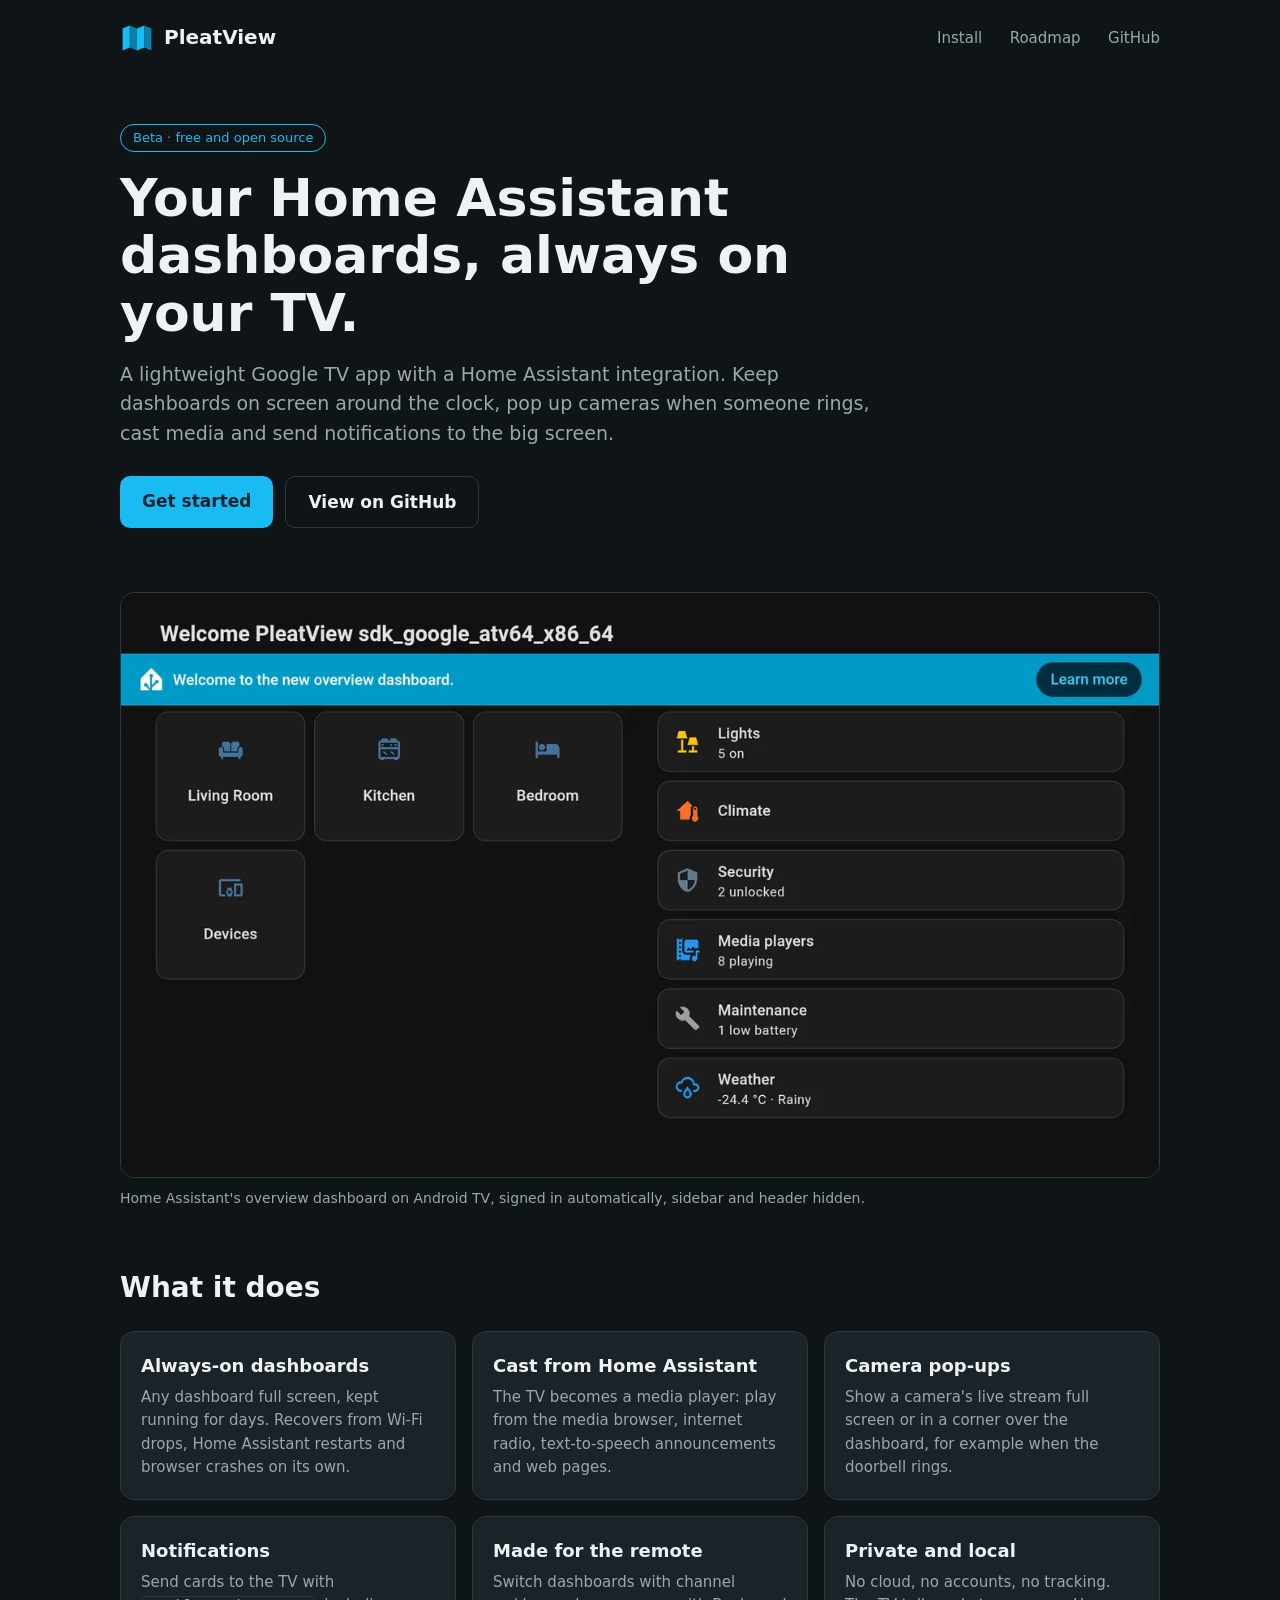
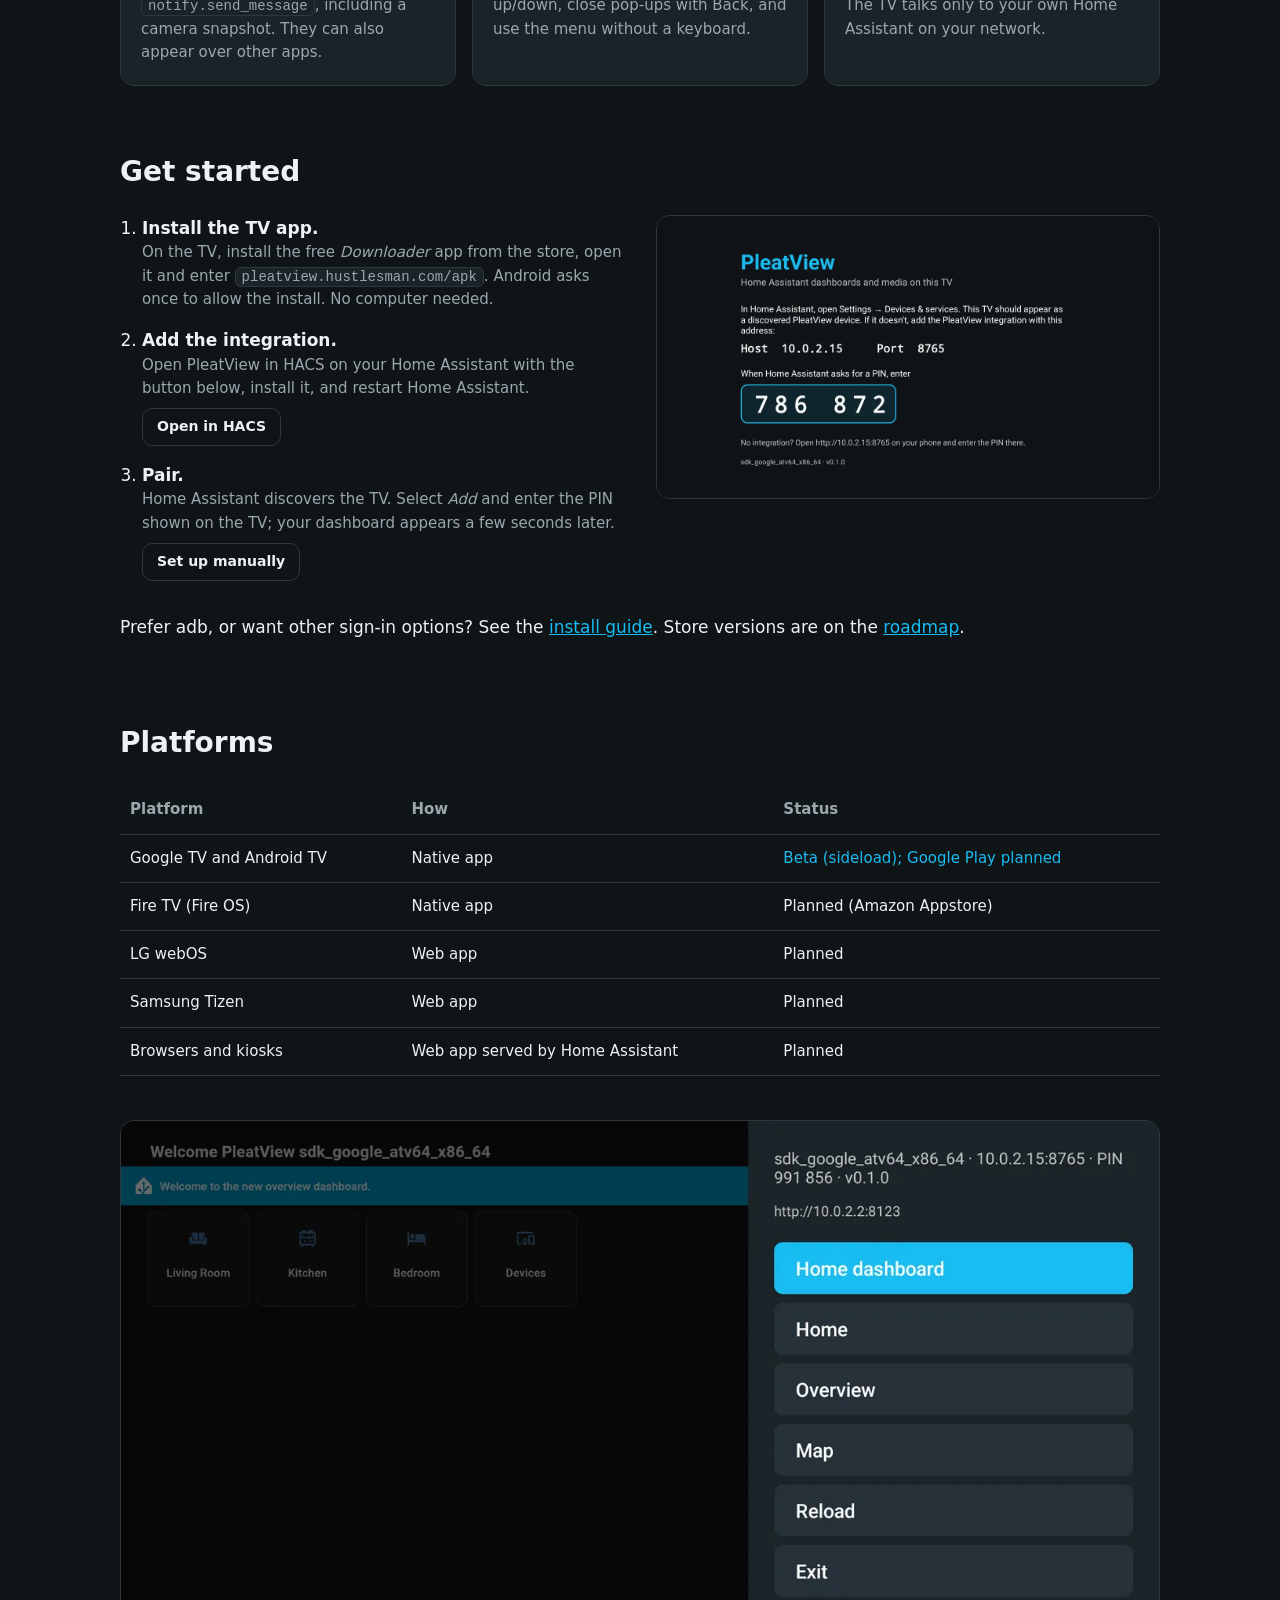
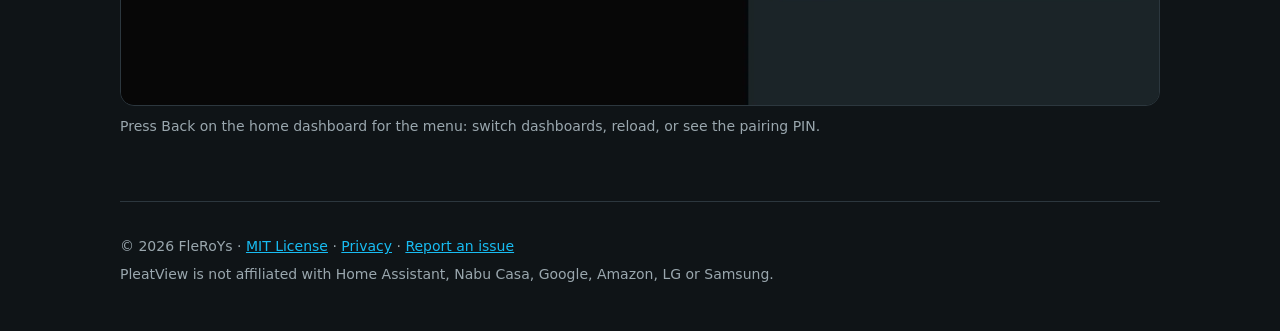
==== site/index.html @ 0d888e72 "Seamless setup and releases (v0.1.1) - Pairing finishes at the PIN with a dedicated user; other sign" ====
<!doctype html>
<html lang="en">
<head>
<meta charset="utf-8">
<meta name="viewport" content="width=device-width, initial-scale=1">
<title>PleatView: Home Assistant dashboards on your TV</title>
<meta name="description" content="A lightweight Google TV app and Home Assistant integration: always-on dashboards, camera pop-ups, media casting and notifications on your TV.">
<link rel="icon" href="data:image/svg+xml,%3Csvg xmlns='http://www.w3.org/2000/svg' viewBox='26 29 56 50'%3E%3Cpath fill='%2318BCF2' d='M30 38 42 33v37l-12 5zM54 38l12-5v37l-12 5z'/%3E%3Cpath fill='%230B7FA8' d='M42 33l12 5v37l-12-5zM66 33l12 5v37l-12-5z'/%3E%3C/svg%3E">
<style>
  :root { --bg: #0f1417; --surface: #1b2328; --line: #2c373e; --text: #eef2f4; --muted: #9aa7ae; --accent: #18bcf2; }
  * { box-sizing: border-box; }
  body { margin: 0; background: var(--bg); color: var(--text); font: 17px/1.55 system-ui, -apple-system, "Segoe UI", Roboto, sans-serif; }
  a { color: var(--accent); }
  .wrap { max-width: 1080px; margin: 0 auto; padding: 0 20px; }
  header { display: flex; align-items: center; justify-content: space-between; padding: 22px 0; }
  .brand { display: flex; align-items: center; gap: 10px; color: var(--text); text-decoration: none; font-weight: 700; font-size: 20px; }
  nav a { color: var(--muted); text-decoration: none; margin-left: 22px; font-size: 15px; }
  nav a:hover { color: var(--text); }
  .hero { padding: 48px 0 28px; max-width: 760px; }
  .badge { display: inline-block; font-size: 13px; color: var(--accent); border: 1px solid var(--accent); border-radius: 999px; padding: 3px 12px; margin-bottom: 18px; }
  h1 { font-size: clamp(32px, 5vw, 52px); line-height: 1.1; margin: 0 0 18px; }
  .lead { font-size: 19px; color: var(--muted); margin: 0 0 28px; }
  .buttons { display: flex; flex-wrap: wrap; gap: 12px; }
  .button { display: inline-block; padding: 12px 22px; border-radius: 10px; font-weight: 600; text-decoration: none; }
  .primary { background: var(--accent); color: #062430; }
  .secondary { border: 1px solid var(--line); color: var(--text); }
  .small { padding: 7px 14px; font-size: 14px; margin-top: 8px; }
  figure { margin: 36px 0 0; }
  figure img { width: 100%; height: auto; border-radius: 14px; border: 1px solid var(--line); display: block; }
  figcaption { color: var(--muted); font-size: 14px; margin-top: 10px; }
  section { padding: 56px 0 8px; }
  h2 { font-size: 28px; margin: 0 0 22px; }
  .grid { display: grid; grid-template-columns: repeat(auto-fit, minmax(250px, 1fr)); gap: 16px; }
  .card { background: var(--surface); border: 1px solid var(--line); border-radius: 14px; padding: 20px; }
  .card h3 { margin: 0 0 6px; font-size: 18px; }
  .card p { margin: 0; color: var(--muted); font-size: 15px; }
  .steps { display: grid; grid-template-columns: 1fr 1fr; gap: 32px; align-items: start; }
  ol { margin: 0; padding-left: 22px; }
  ol li { margin-bottom: 16px; }
  ol li span { color: var(--muted); display: block; font-size: 15px; }
  code { background: var(--surface); border: 1px solid var(--line); border-radius: 6px; padding: 1px 6px; font-size: 14px; }
  table { width: 100%; border-collapse: collapse; font-size: 15px; }
  th, td { text-align: left; padding: 12px 10px; border-bottom: 1px solid var(--line); }
  th { color: var(--muted); font-weight: 600; }
  .status { white-space: nowrap; }
  .beta { color: var(--accent); }
  footer { margin: 64px 0 0; padding: 28px 0 40px; border-top: 1px solid var(--line); color: var(--muted); font-size: 14px; }
  footer p { margin: 6px 0; }
  @media (max-width: 760px) { .steps { grid-template-columns: 1fr; } nav a { margin-left: 14px; } }
</style>
</head>
<body>
<div class="wrap">
  <header>
    <a class="brand" href="/">
      <svg width="34" height="30" viewBox="26 29 56 50" aria-hidden="true">
        <path fill="#18BCF2" d="M30 38 42 33v37l-12 5zM54 38l12-5v37l-12 5z"/>
        <path fill="#0B7FA8" d="M42 33l12 5v37l-12-5zM66 33l12 5v37l-12-5z"/>
      </svg>
      PleatView
    </a>
    <nav>
      <a href="#install">Install</a>
      <a href="https://github.com/FleRoYs/pleatview/blob/main/ROADMAP.md">Roadmap</a>
      <a href="https://github.com/FleRoYs/pleatview">GitHub</a>
    </nav>
  </header>

  <div class="hero">
    <span class="badge">Beta · free and open source</span>
    <h1>Your Home Assistant dashboards, always on your TV.</h1>
    <p class="lead">A lightweight Google TV app with a Home Assistant integration. Keep dashboards on screen around the clock, pop up cameras when someone rings, cast media and send notifications to the big screen.</p>
    <div class="buttons">
      <a class="button primary" href="#install">Get started</a>
      <a class="button secondary" href="https://github.com/FleRoYs/pleatview">View on GitHub</a>
    </div>
  </div>

  <figure>
    <img src="img/dashboard.webp" width="1280" height="720" alt="A Home Assistant overview dashboard shown full screen on a TV, without the sidebar or header">
    <figcaption>Home Assistant's overview dashboard on Android TV, signed in automatically, sidebar and header hidden.</figcaption>
  </figure>

  <section>
    <h2>What it does</h2>
    <div class="grid">
      <div class="card"><h3>Always-on dashboards</h3><p>Any dashboard full screen, kept running for days. Recovers from Wi-Fi drops, Home Assistant restarts and browser crashes on its own.</p></div>
      <div class="card"><h3>Cast from Home Assistant</h3><p>The TV becomes a media player: play from the media browser, internet radio, text-to-speech announcements and web pages.</p></div>
      <div class="card"><h3>Camera pop-ups</h3><p>Show a camera's live stream full screen or in a corner over the dashboard, for example when the doorbell rings.</p></div>
      <div class="card"><h3>Notifications</h3><p>Send cards to the TV with <code>notify.send_message</code>, including a camera snapshot. They can also appear over other apps.</p></div>
      <div class="card"><h3>Made for the remote</h3><p>Switch dashboards with channel up/down, close pop-ups with Back, and use the menu without a keyboard.</p></div>
      <div class="card"><h3>Private and local</h3><p>No cloud, no accounts, no tracking. The TV talks only to your own Home Assistant on your network.</p></div>
    </div>
  </section>

  <section id="install">
    <h2>Get started</h2>
    <div class="steps">
      <ol>
        <li><strong>Install the TV app.</strong><span>On the TV, install the free <em>Downloader</em> app from the store, open it and enter <code>pleatview.hustlesman.com/apk</code>. Android asks once to allow the install. No computer needed.</span></li>
        <li><strong>Add the integration.</strong><span>Open PleatView in HACS on your Home Assistant with the button below, install it, and restart Home Assistant.</span>
          <a class="button secondary small" href="https://my.home-assistant.io/redirect/hacs_repository/?owner=FleRoYs&repository=pleatview&category=integration">Open in HACS</a></li>
        <li><strong>Pair.</strong><span>Home Assistant discovers the TV. Select <em>Add</em> and enter the PIN shown on the TV; your dashboard appears a few seconds later.</span>
          <a class="button secondary small" href="https://my.home-assistant.io/redirect/config_flow_start/?domain=pleatview">Set up manually</a></li>
      </ol>
      <figure style="margin:0">
        <img src="img/setup.webp" width="1280" height="720" alt="The PleatView setup screen showing the TV's address and a six-digit pairing PIN" loading="lazy">
      </figure>
    </div>
    <p>Prefer adb, or want other sign-in options? See the <a href="https://github.com/FleRoYs/pleatview#install">install guide</a>. Store versions are on the <a href="https://github.com/FleRoYs/pleatview/blob/main/ROADMAP.md">roadmap</a>.</p>
  </section>

  <section>
    <h2>Platforms</h2>
    <table>
      <thead><tr><th>Platform</th><th>How</th><th>Status</th></tr></thead>
      <tbody>
        <tr><td>Google TV and Android TV</td><td>Native app</td><td class="status beta">Beta (sideload); Google Play planned</td></tr>
        <tr><td>Fire TV (Fire OS)</td><td>Native app</td><td class="status">Planned (Amazon Appstore)</td></tr>
        <tr><td>LG webOS</td><td>Web app</td><td class="status">Planned</td></tr>
        <tr><td>Samsung Tizen</td><td>Web app</td><td class="status">Planned</td></tr>
        <tr><td>Browsers and kiosks</td><td>Web app served by Home Assistant</td><td class="status">Planned</td></tr>
      </tbody>
    </table>
  </section>

  <figure>
    <img src="img/menu.webp" width="1280" height="720" alt="The PleatView menu over a dashboard, listing dashboards, reload and exit" loading="lazy">
    <figcaption>Press Back on the home dashboard for the menu: switch dashboards, reload, or see the pairing PIN.</figcaption>
  </figure>

  <footer>
    <p>© 2026 FleRoYs · <a href="https://github.com/FleRoYs/pleatview/blob/main/LICENSE">MIT License</a> · <a href="privacy.html">Privacy</a> · <a href="https://github.com/FleRoYs/pleatview/issues">Report an issue</a></p>
    <p>PleatView is not affiliated with Home Assistant, Nabu Casa, Google, Amazon, LG or Samsung.</p>
  </footer>
</div>
</body>
</html>
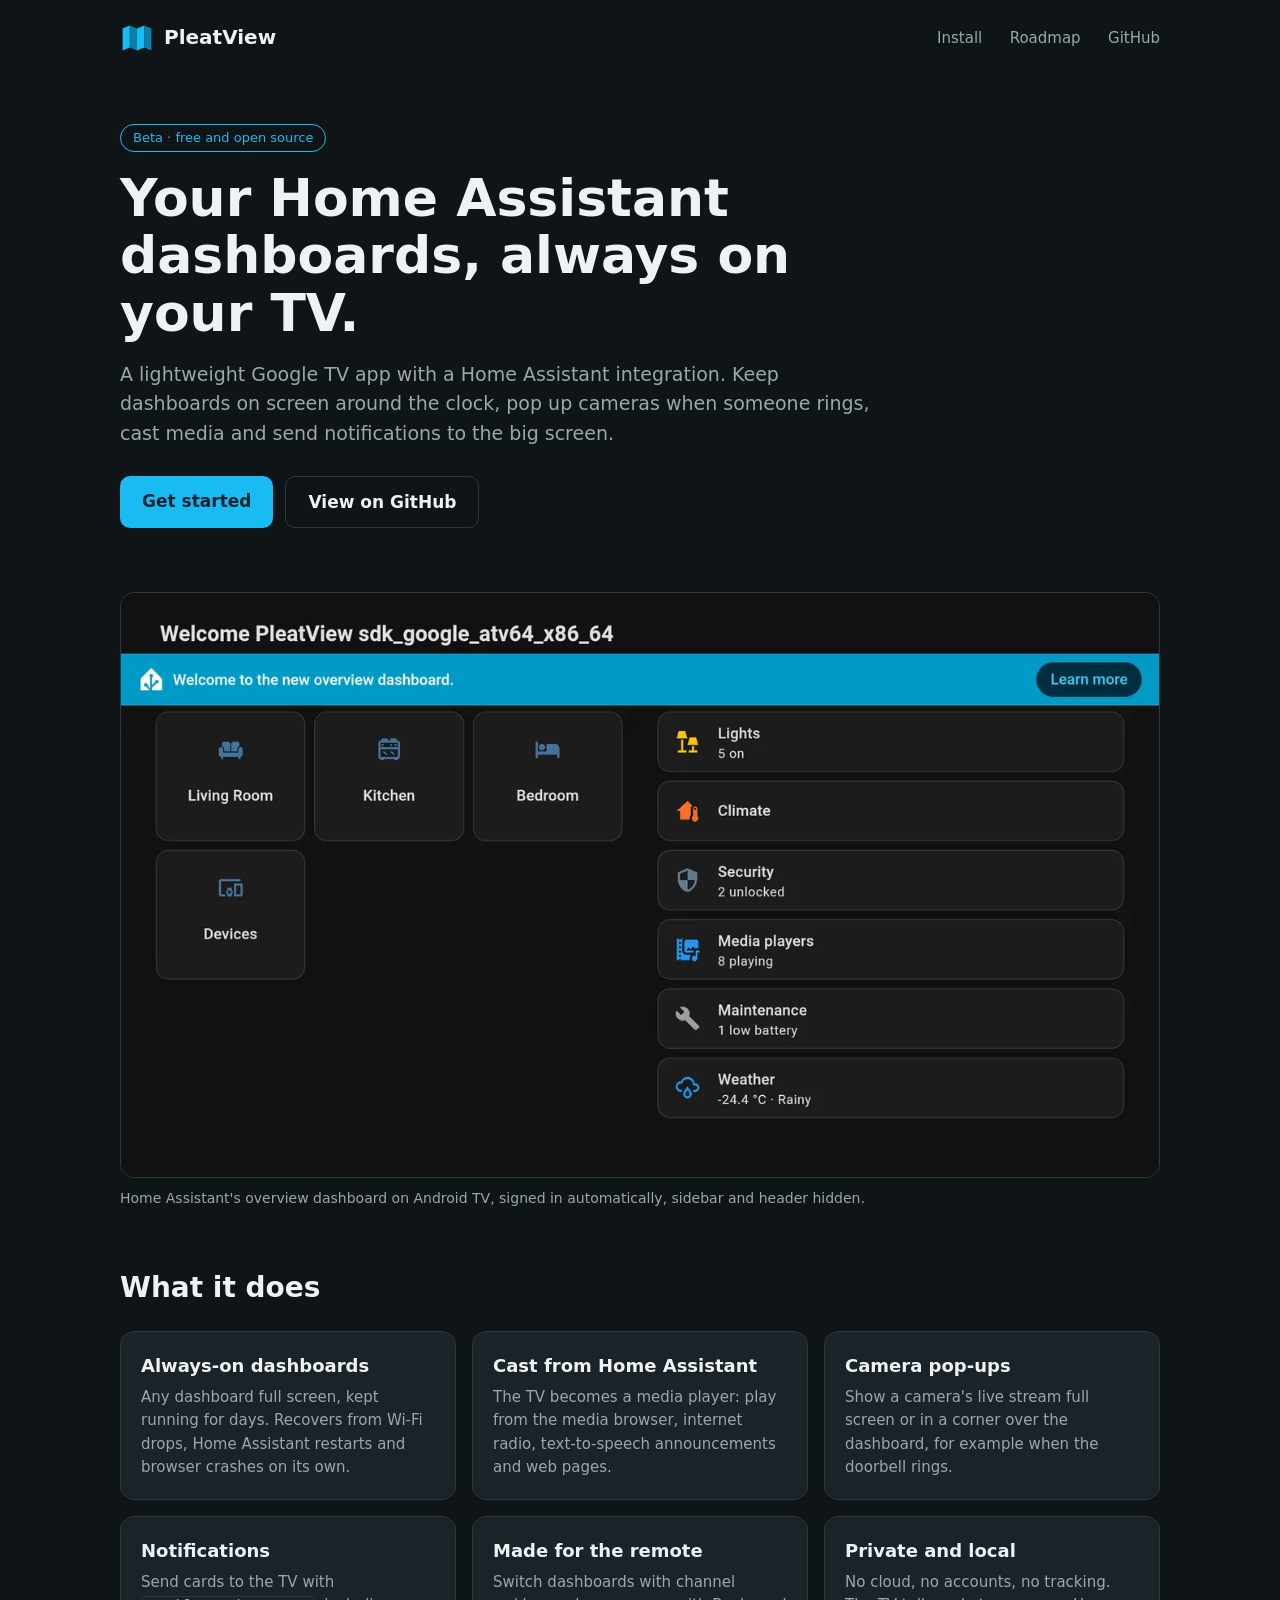
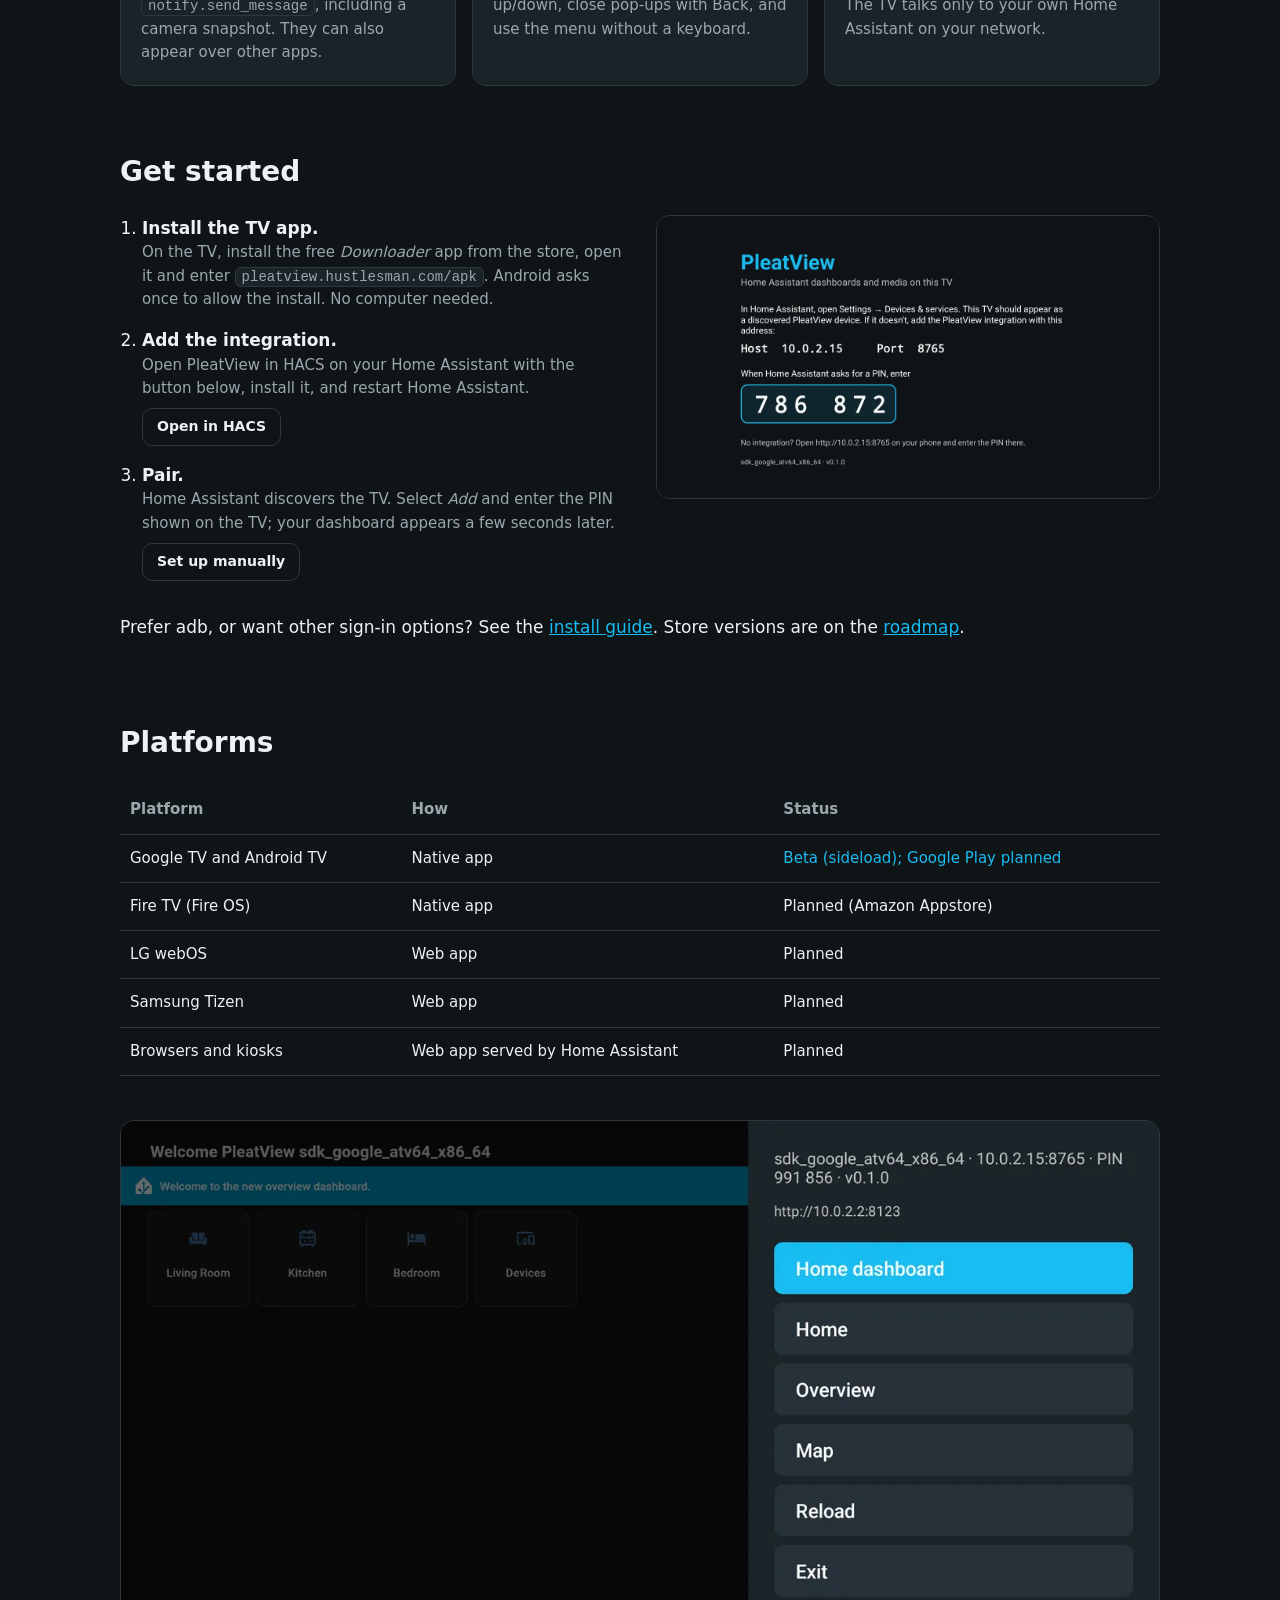
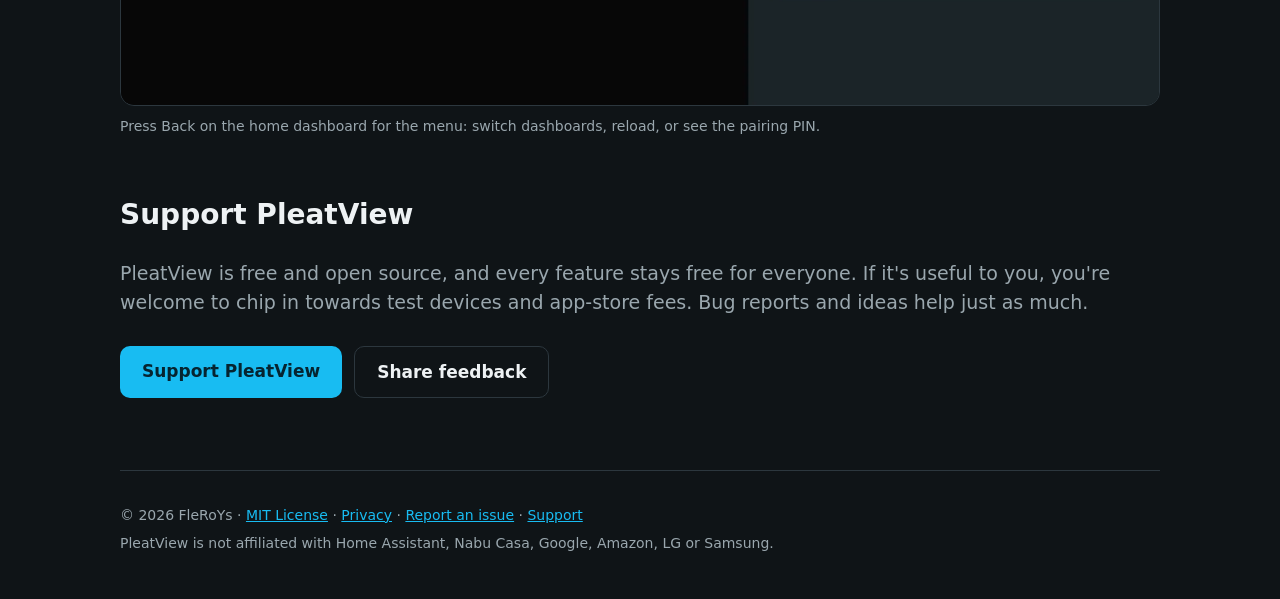
==== commit 02a0e08a: "Add the donation link to the website, README and GitHub Sponsor button Also adds a 512 px icon for t" ====
--- a/site/index.html
+++ b/site/index.html
@@ -129,8 +129,17 @@
     <figcaption>Press Back on the home dashboard for the menu: switch dashboards, reload, or see the pairing PIN.</figcaption>
   </figure>
 
+  <section id="support">
+    <h2>Support PleatView</h2>
+    <p class="lead">PleatView is free and open source, and every feature stays free for everyone. If it's useful to you, you're welcome to chip in towards test devices and app-store fees. Bug reports and ideas help just as much.</p>
+    <div class="buttons">
+      <a class="button primary" href="https://donate.stripe.com/cNifZg4Wudug46O4X38Ra00">Support PleatView</a>
+      <a class="button secondary" href="https://github.com/FleRoYs/pleatview/issues">Share feedback</a>
+    </div>
+  </section>
+
   <footer>
-    <p>© 2026 FleRoYs · <a href="https://github.com/FleRoYs/pleatview/blob/main/LICENSE">MIT License</a> · <a href="privacy.html">Privacy</a> · <a href="https://github.com/FleRoYs/pleatview/issues">Report an issue</a></p>
+    <p>© 2026 FleRoYs · <a href="https://github.com/FleRoYs/pleatview/blob/main/LICENSE">MIT License</a> · <a href="privacy.html">Privacy</a> · <a href="https://github.com/FleRoYs/pleatview/issues">Report an issue</a> · <a href="https://donate.stripe.com/cNifZg4Wudug46O4X38Ra00">Support</a></p>
     <p>PleatView is not affiliated with Home Assistant, Nabu Casa, Google, Amazon, LG or Samsung.</p>
   </footer>
 </div>
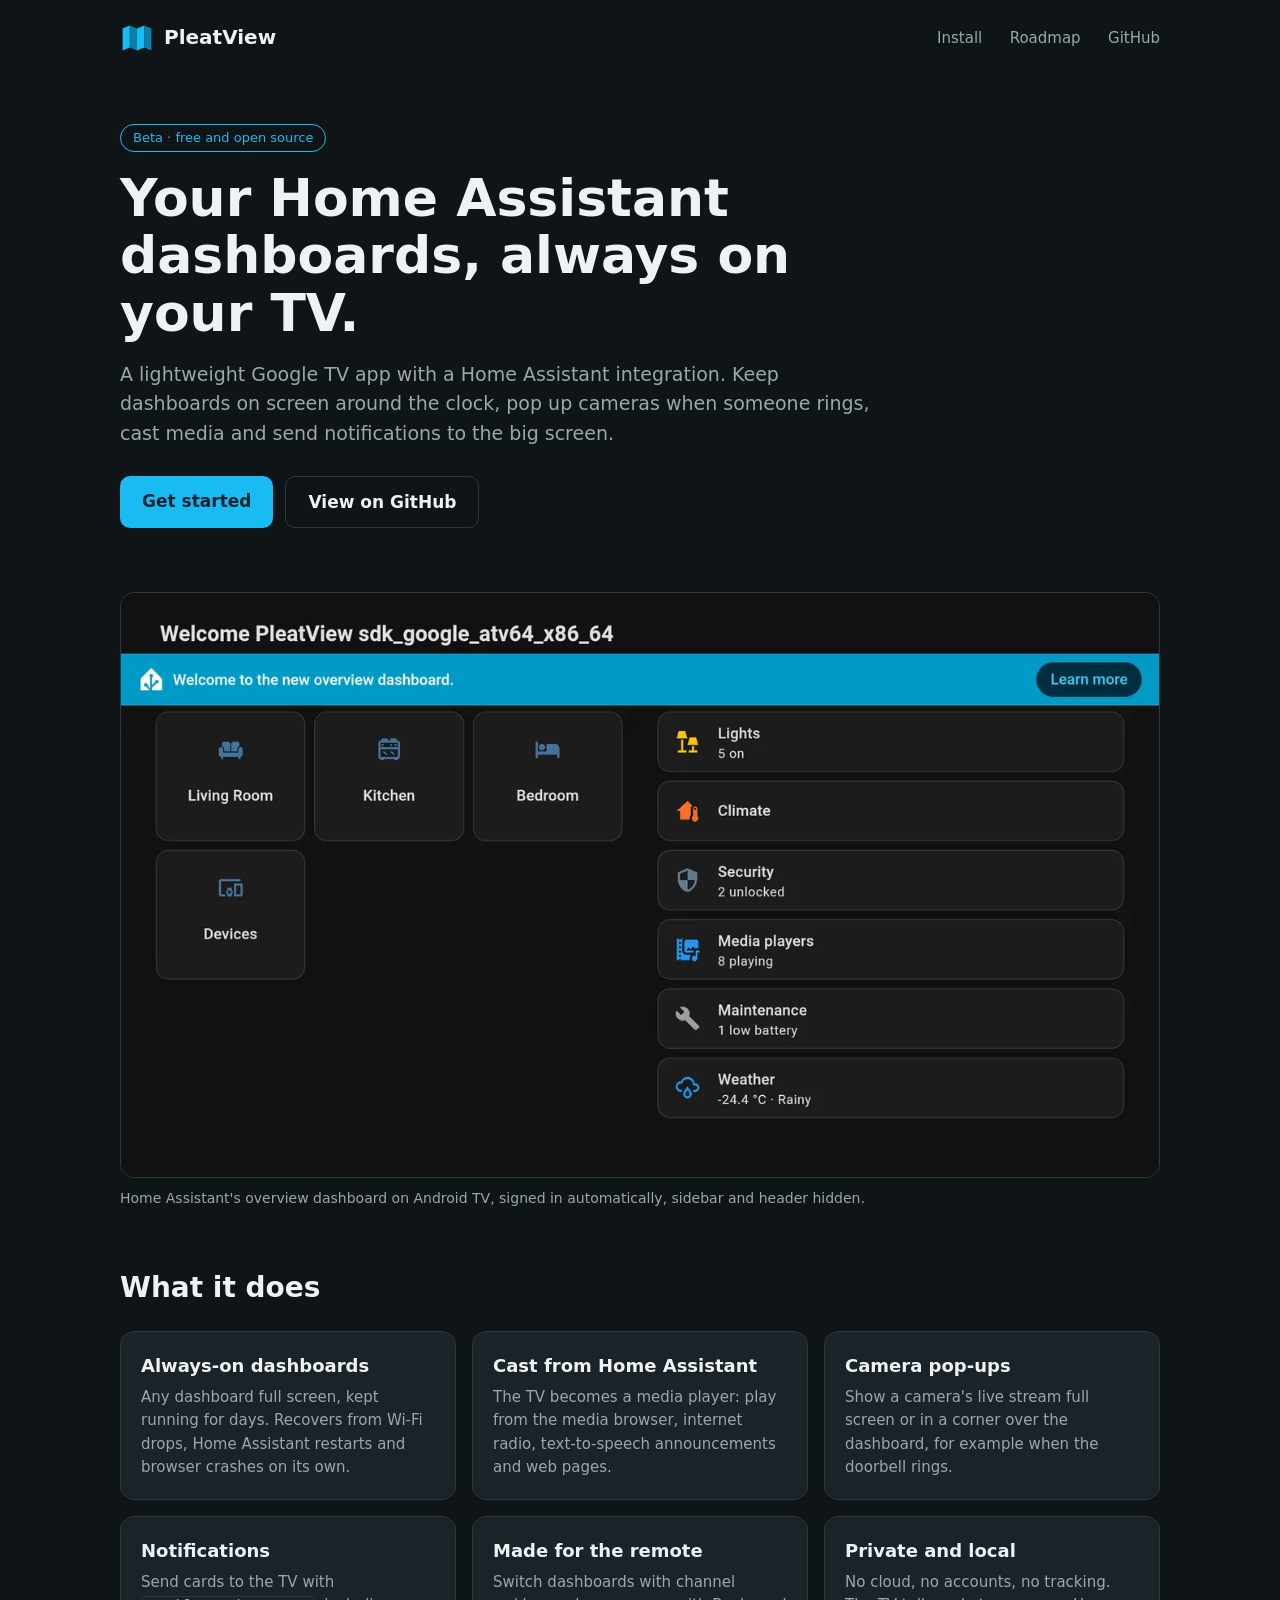
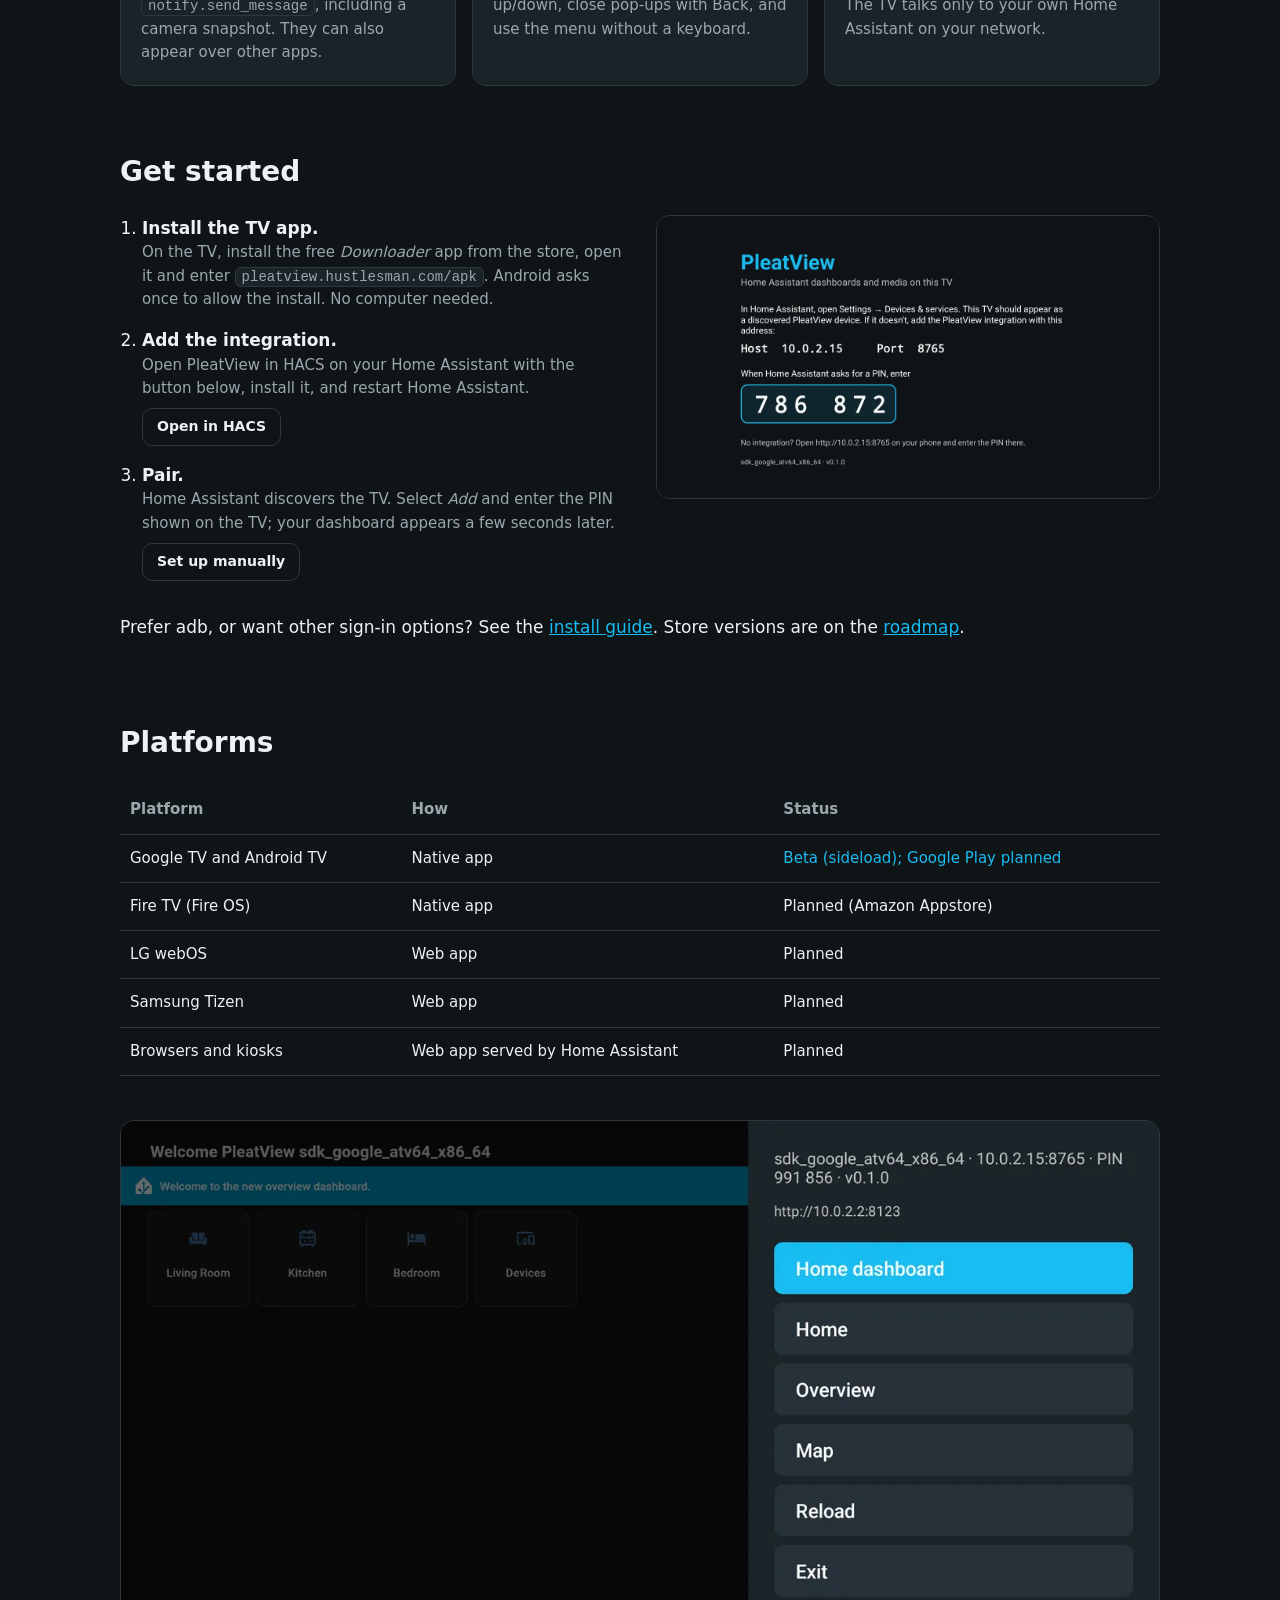
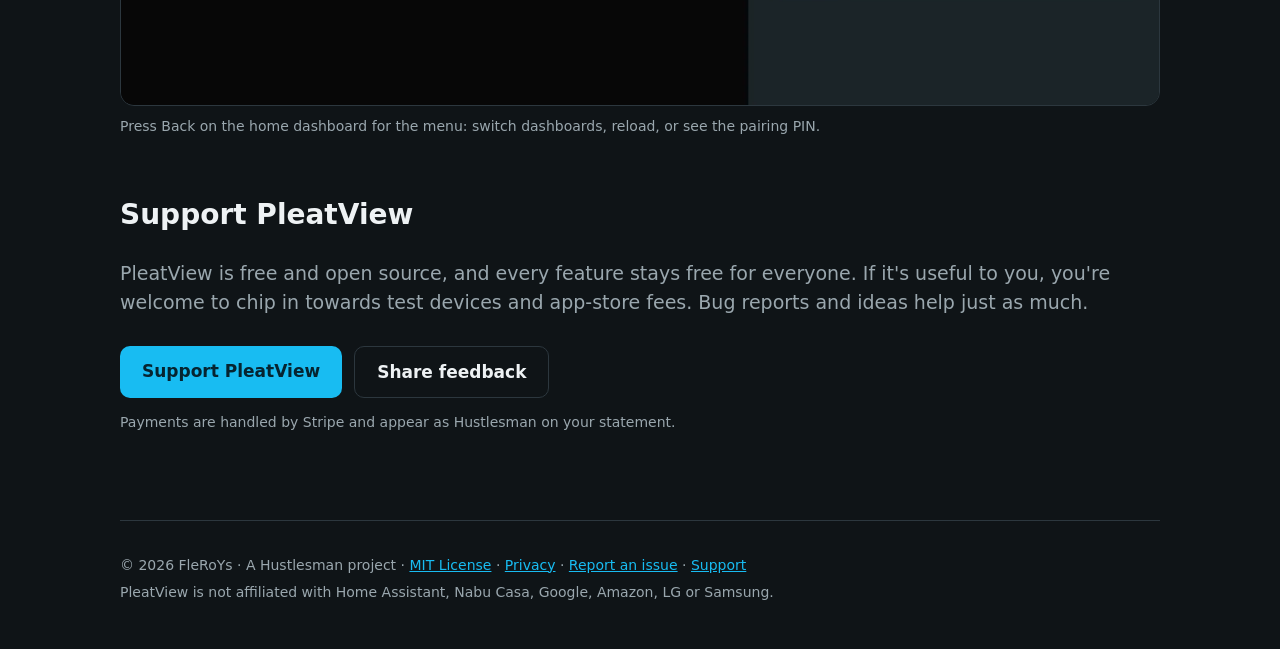
==== commit b551a6bd: "Name Hustlesman as publisher on the site, privacy policy and support note Google Play requires the p" ====
--- a/site/index.html
+++ b/site/index.html
@@ -136,10 +136,11 @@
       <a class="button primary" href="https://donate.stripe.com/cNifZg4Wudug46O4X38Ra00">Support PleatView</a>
       <a class="button secondary" href="https://github.com/FleRoYs/pleatview/issues">Share feedback</a>
     </div>
+    <p style="color:var(--muted);font-size:14px;margin-top:14px">Payments are handled by Stripe and appear as Hustlesman on your statement.</p>
   </section>
 
   <footer>
-    <p>© 2026 FleRoYs · <a href="https://github.com/FleRoYs/pleatview/blob/main/LICENSE">MIT License</a> · <a href="privacy.html">Privacy</a> · <a href="https://github.com/FleRoYs/pleatview/issues">Report an issue</a> · <a href="https://donate.stripe.com/cNifZg4Wudug46O4X38Ra00">Support</a></p>
+    <p>© 2026 FleRoYs · A Hustlesman project · <a href="https://github.com/FleRoYs/pleatview/blob/main/LICENSE">MIT License</a> · <a href="privacy.html">Privacy</a> · <a href="https://github.com/FleRoYs/pleatview/issues">Report an issue</a> · <a href="https://donate.stripe.com/cNifZg4Wudug46O4X38Ra00">Support</a></p>
     <p>PleatView is not affiliated with Home Assistant, Nabu Casa, Google, Amazon, LG or Samsung.</p>
   </footer>
 </div>
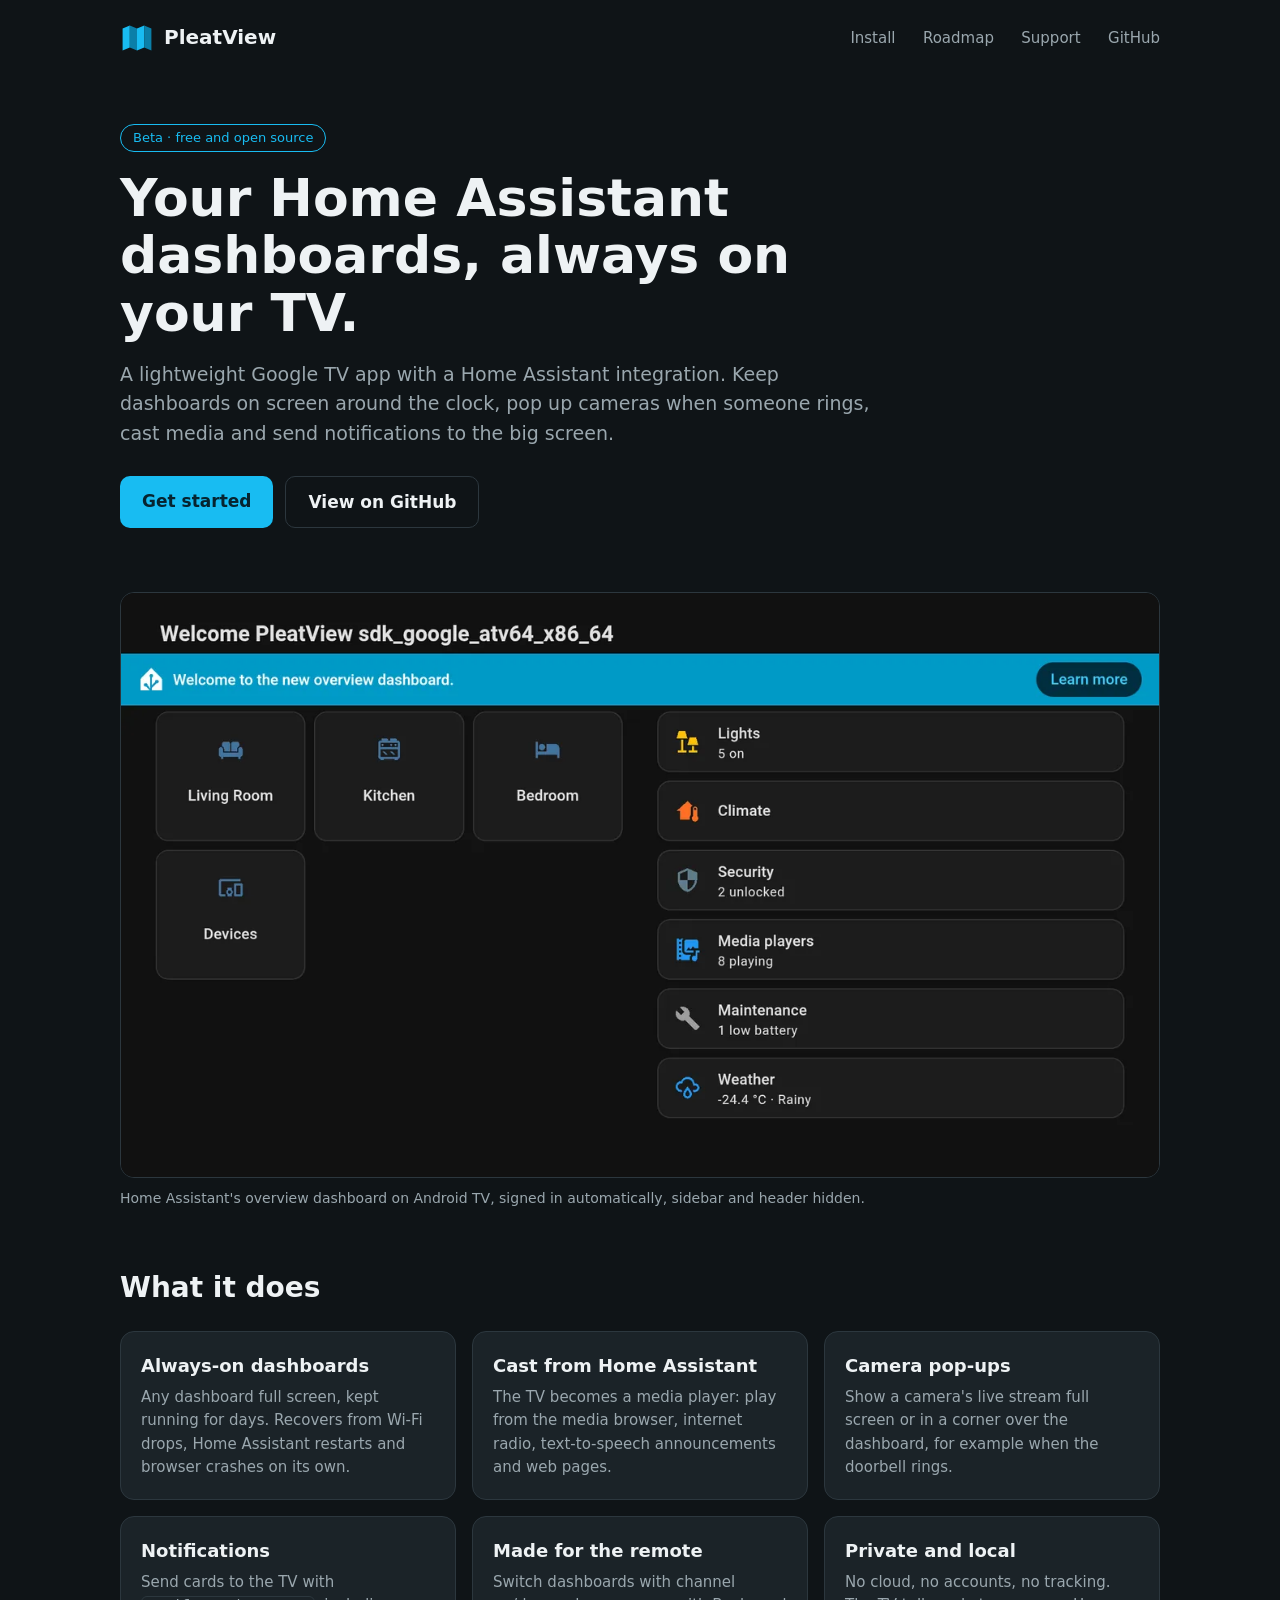
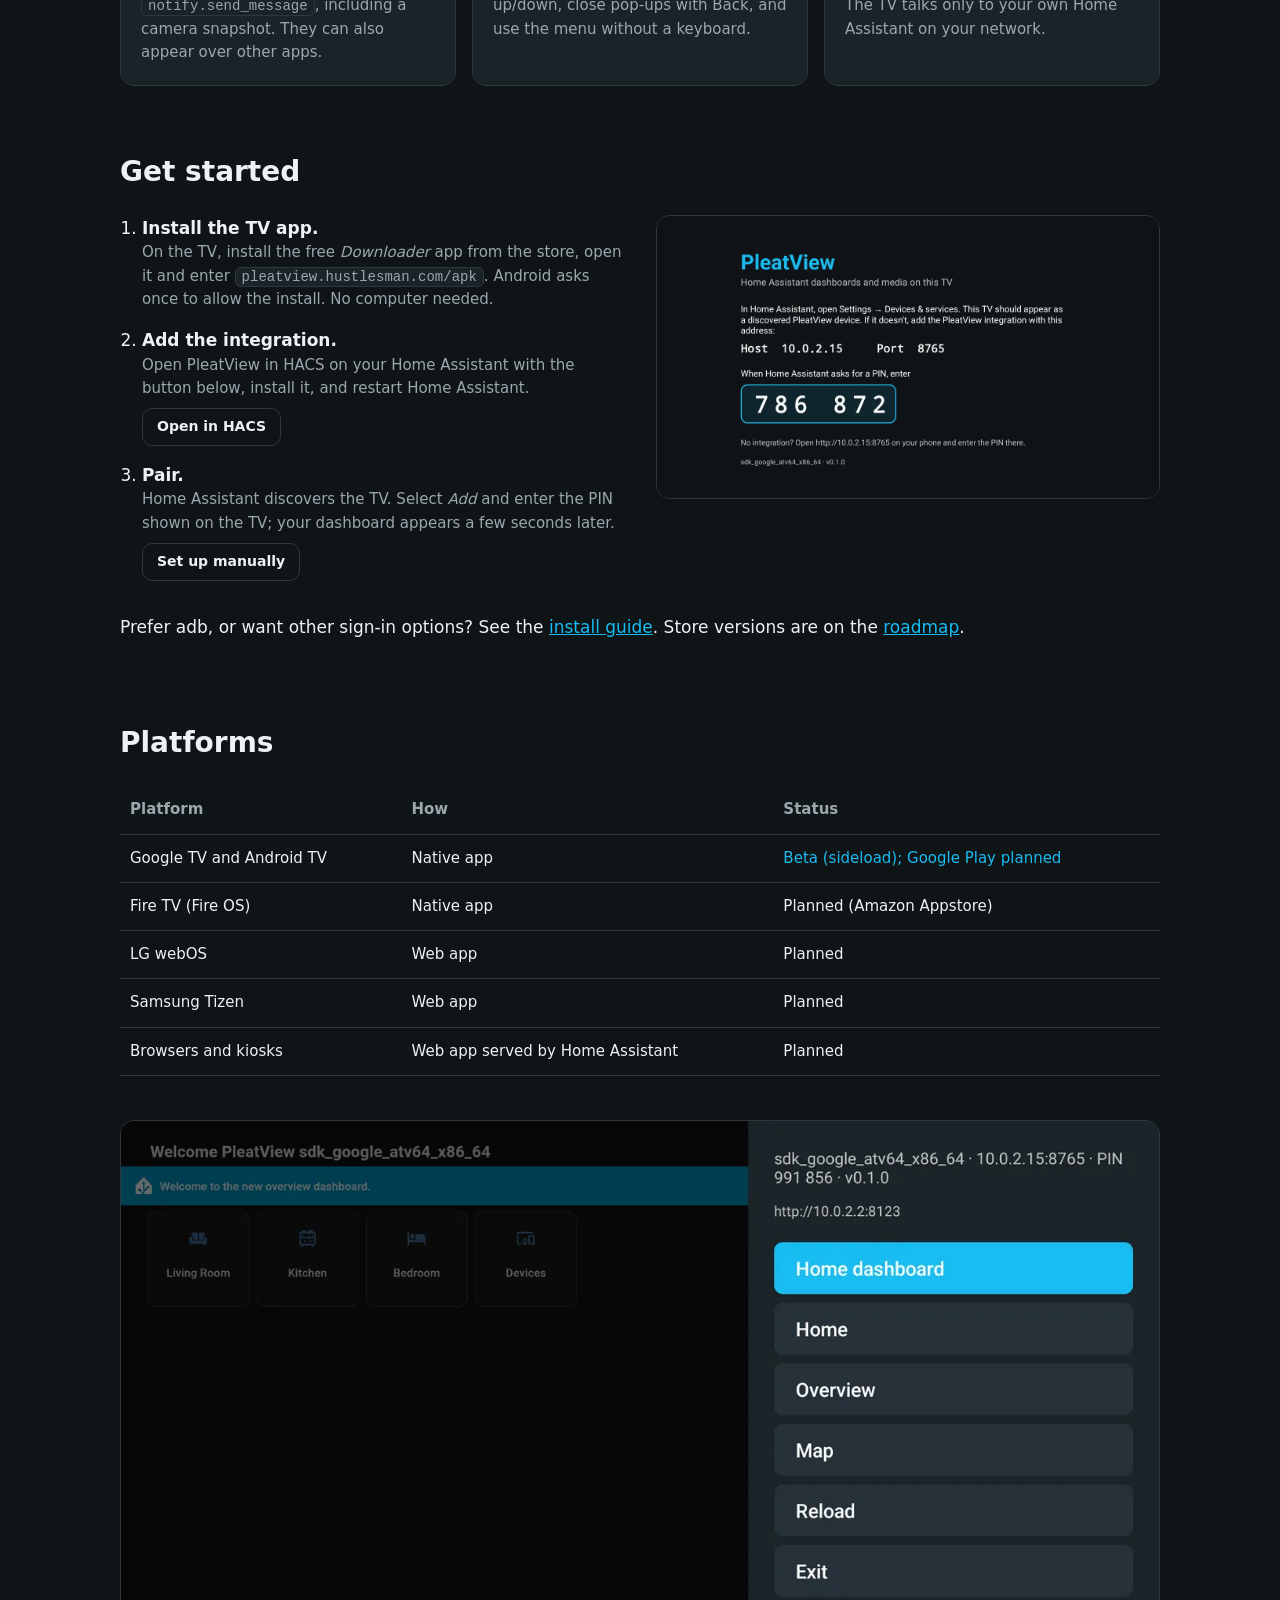
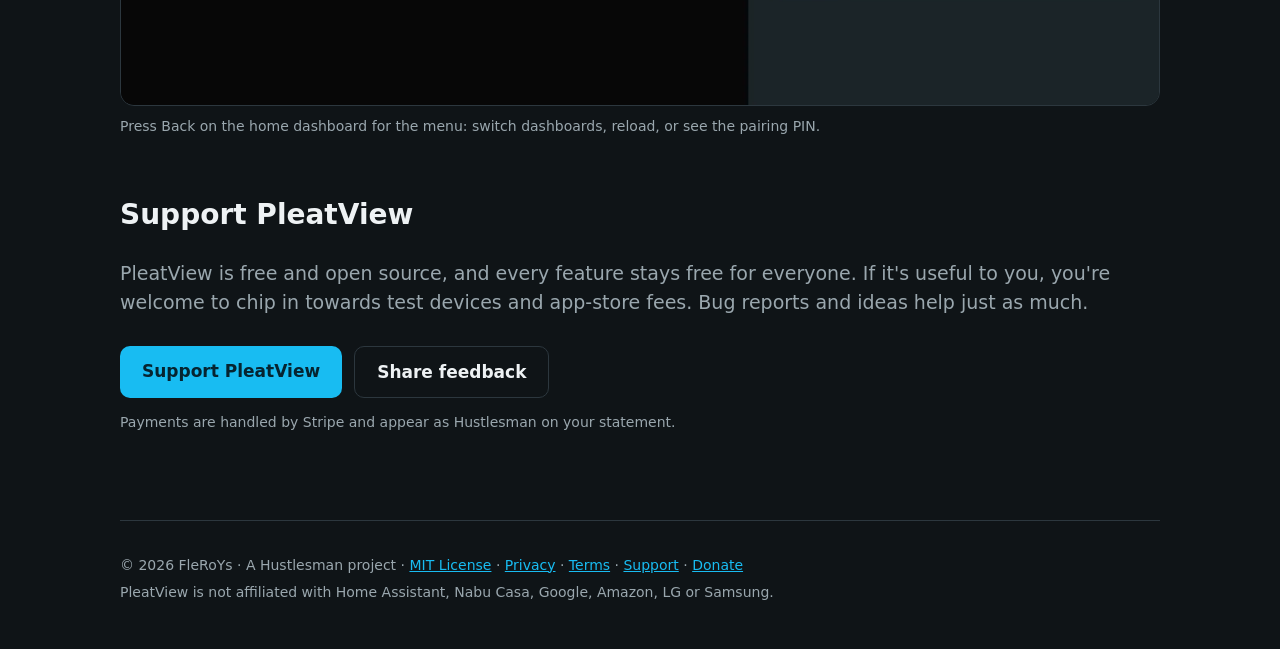
==== commit bc93cb88: "Add support and terms pages, expand the privacy policy, add SECURITY.md The privacy policy now also " ====
--- a/site/index.html
+++ b/site/index.html
@@ -62,6 +62,7 @@
     <nav>
       <a href="#install">Install</a>
       <a href="https://github.com/FleRoYs/pleatview/blob/main/ROADMAP.md">Roadmap</a>
+      <a href="support.html">Support</a>
       <a href="https://github.com/FleRoYs/pleatview">GitHub</a>
     </nav>
   </header>
@@ -140,7 +141,7 @@
   </section>
 
   <footer>
-    <p>© 2026 FleRoYs · A Hustlesman project · <a href="https://github.com/FleRoYs/pleatview/blob/main/LICENSE">MIT License</a> · <a href="privacy.html">Privacy</a> · <a href="https://github.com/FleRoYs/pleatview/issues">Report an issue</a> · <a href="https://donate.stripe.com/cNifZg4Wudug46O4X38Ra00">Support</a></p>
+    <p>© 2026 FleRoYs · A Hustlesman project · <a href="https://github.com/FleRoYs/pleatview/blob/main/LICENSE">MIT License</a> · <a href="privacy.html">Privacy</a> · <a href="terms.html">Terms</a> · <a href="support.html">Support</a> · <a href="https://donate.stripe.com/cNifZg4Wudug46O4X38Ra00">Donate</a></p>
     <p>PleatView is not affiliated with Home Assistant, Nabu Casa, Google, Amazon, LG or Samsung.</p>
   </footer>
 </div>
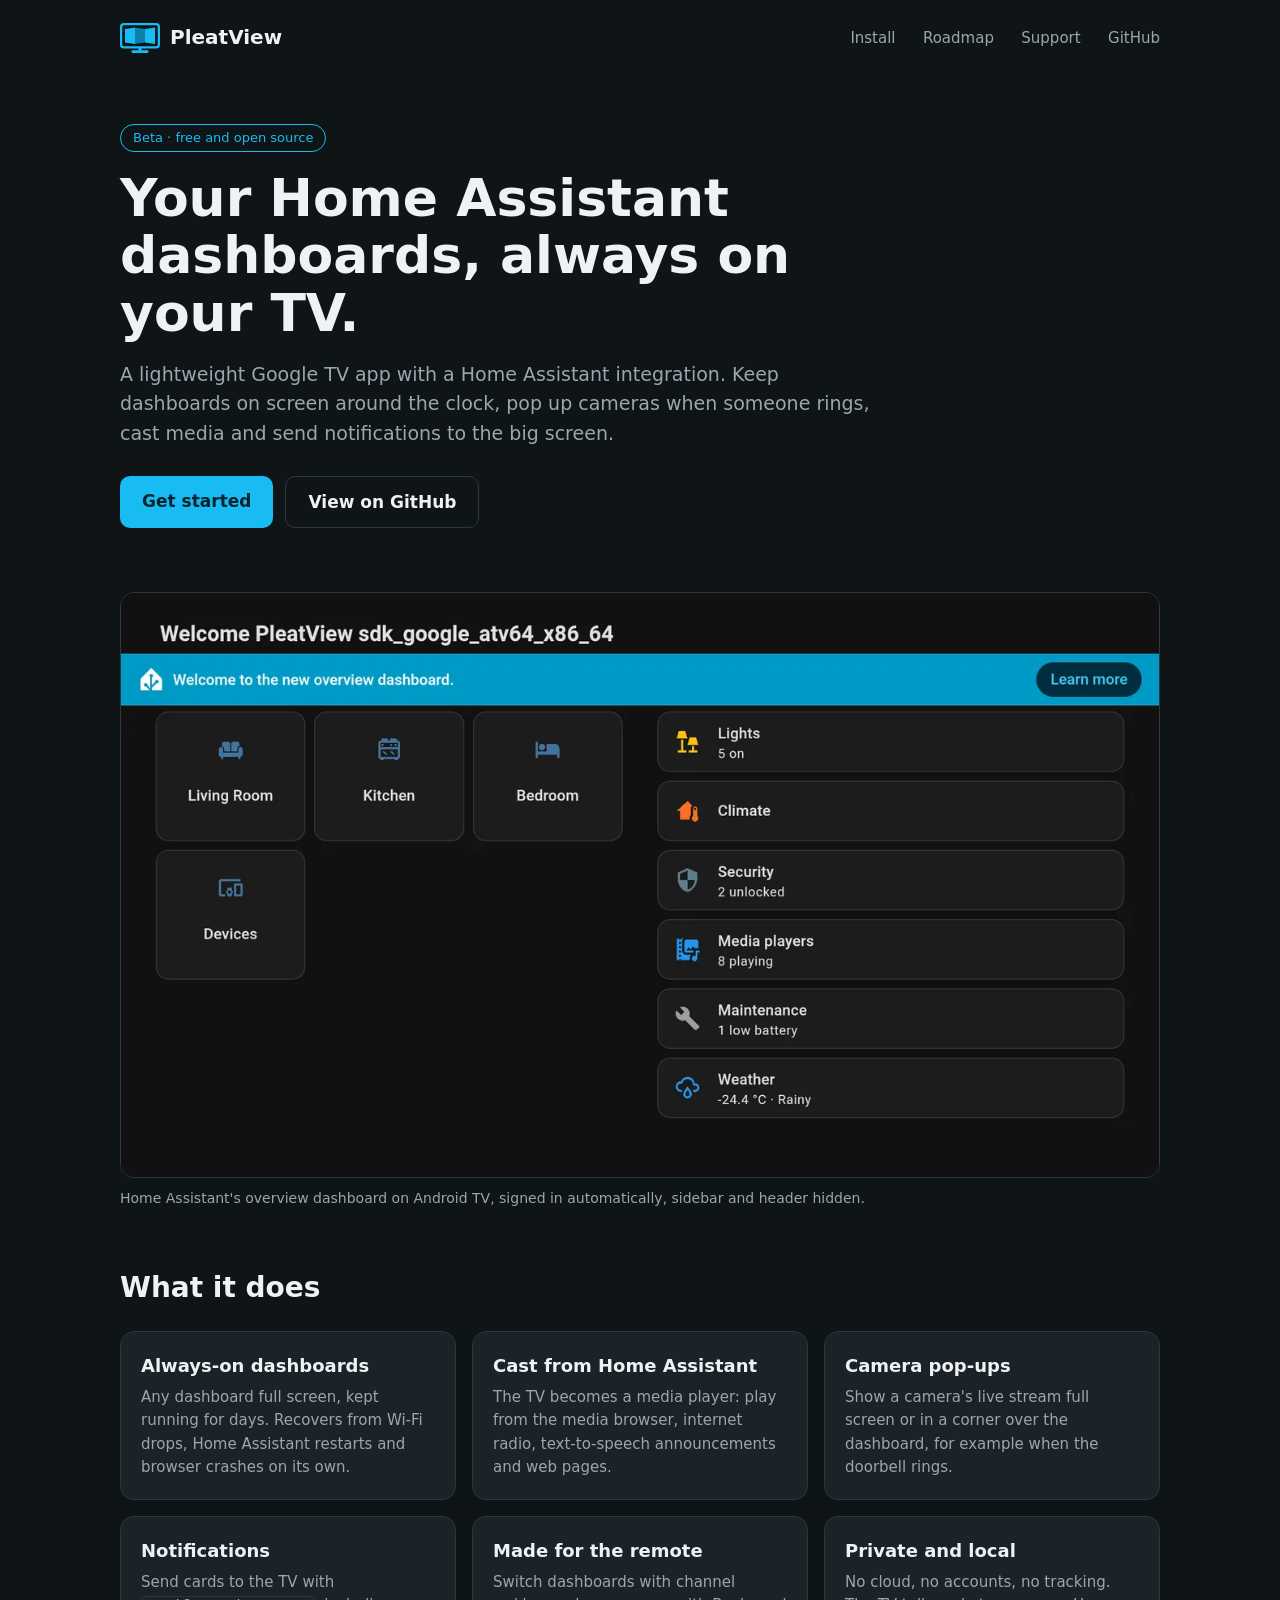
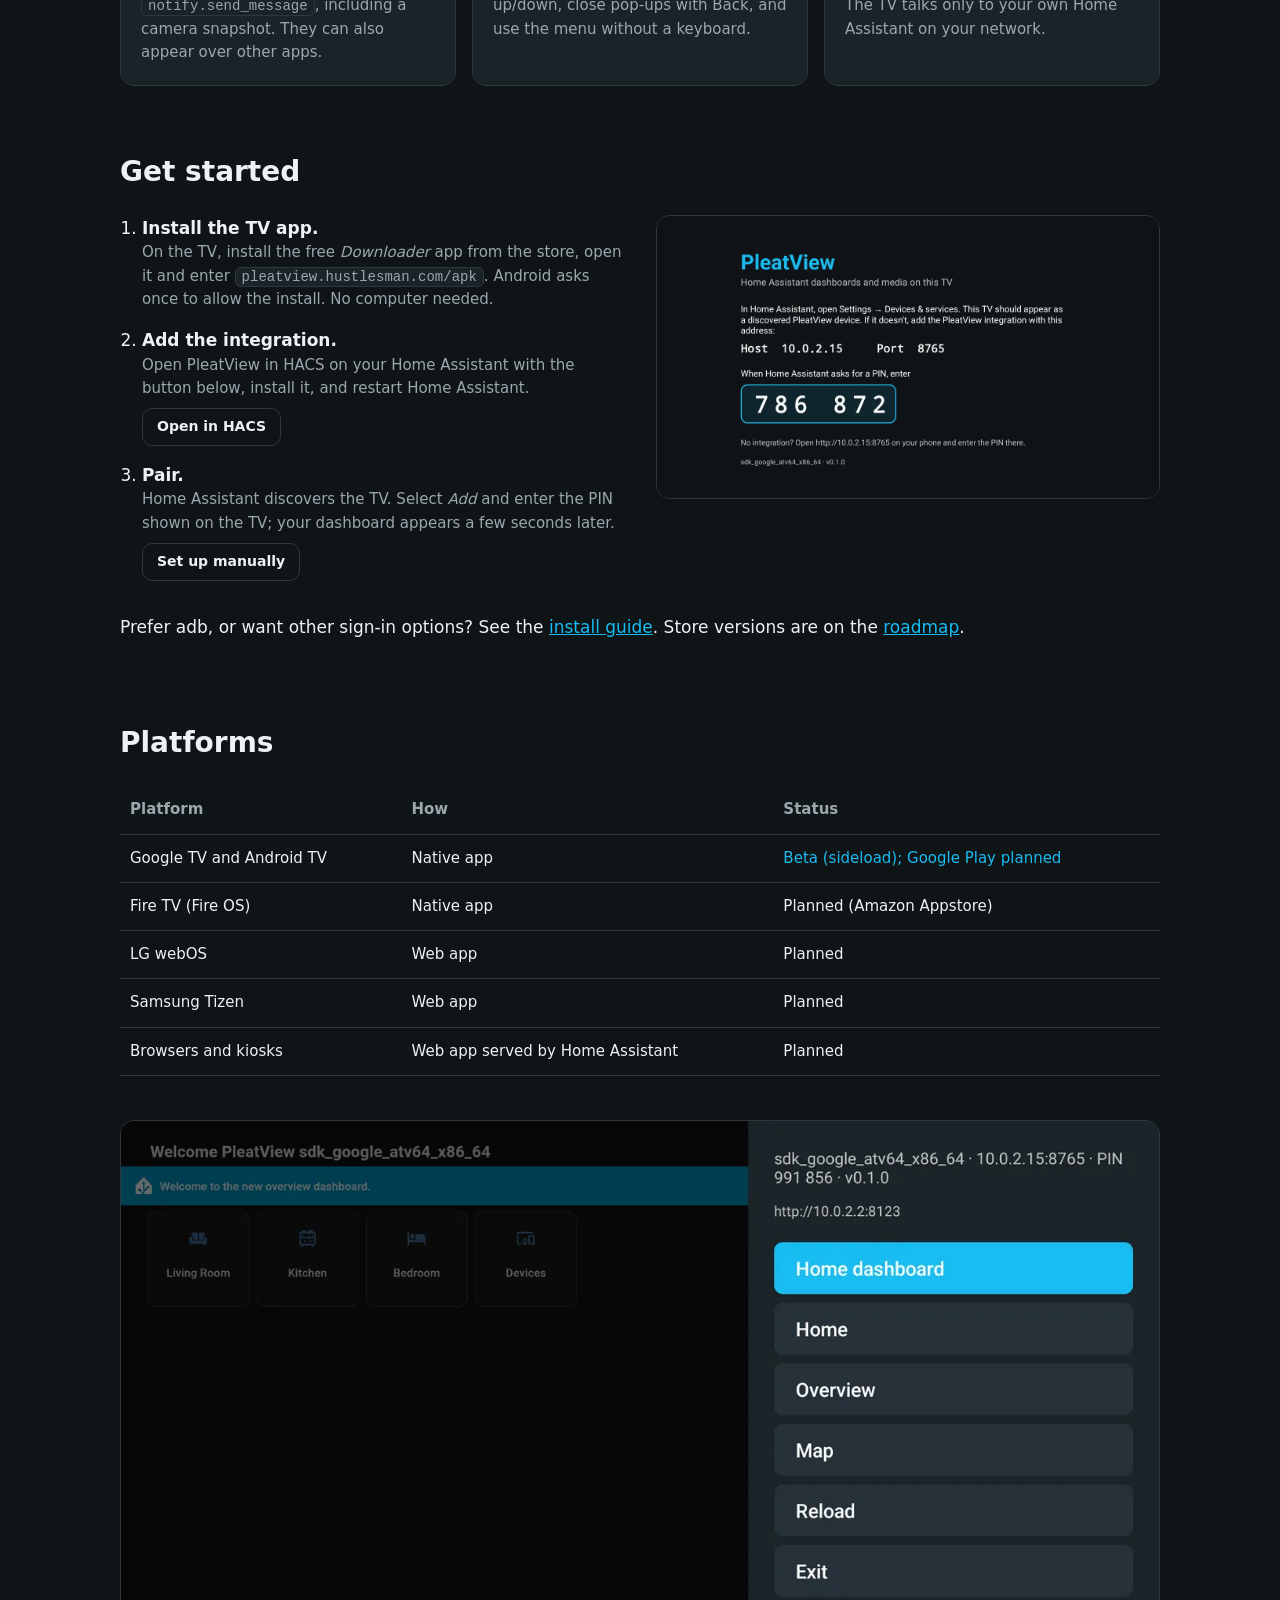
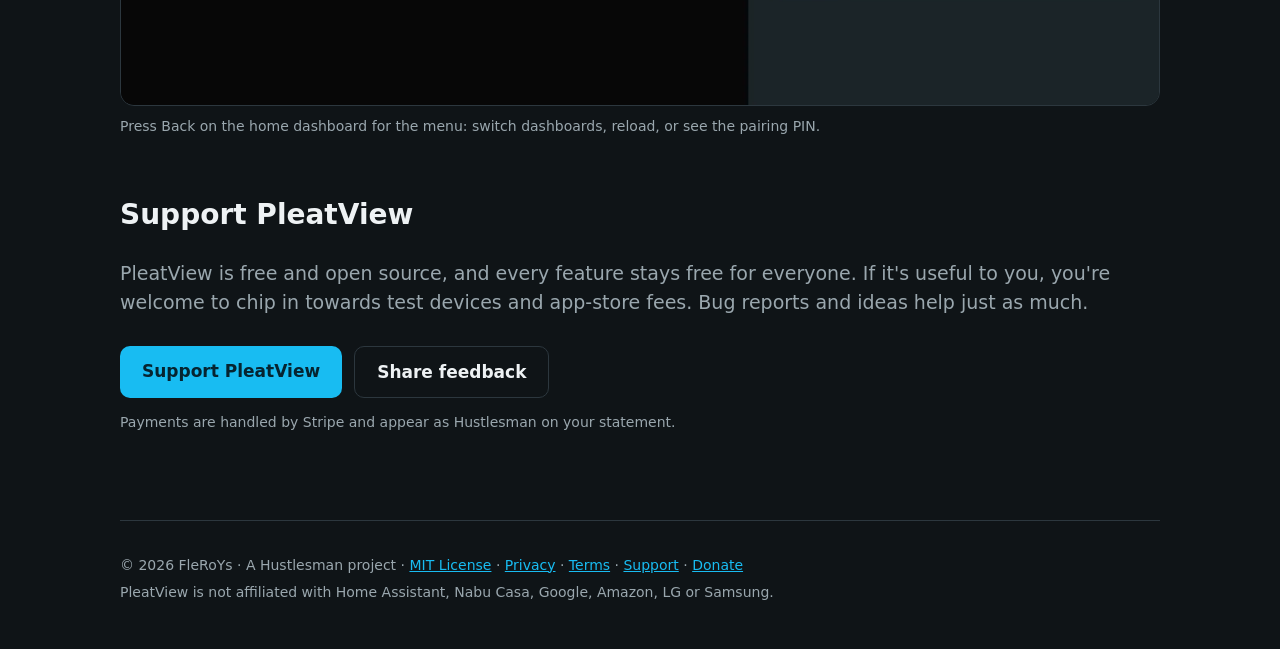
==== commit b82487e9: "New icon and logo The winner of a blind comparison with icons from AI image generators: a TV whose s" ====
--- a/site/index.html
+++ b/site/index.html
@@ -5,7 +5,8 @@
 <meta name="viewport" content="width=device-width, initial-scale=1">
 <title>PleatView: Home Assistant dashboards on your TV</title>
 <meta name="description" content="A lightweight Google TV app and Home Assistant integration: always-on dashboards, camera pop-ups, media casting and notifications on your TV.">
-<link rel="icon" href="data:image/svg+xml,%3Csvg xmlns='http://www.w3.org/2000/svg' viewBox='26 29 56 50'%3E%3Cpath fill='%2318BCF2' d='M30 38 42 33v37l-12 5zM54 38l12-5v37l-12 5z'/%3E%3Cpath fill='%230B7FA8' d='M42 33l12 5v37l-12-5zM66 33l12 5v37l-12-5z'/%3E%3C/svg%3E">
+<link rel="icon" href="/favicon.svg" type="image/svg+xml">
+<link rel="apple-touch-icon" href="/img/apple-touch-icon.png">
 <style>
   :root { --bg: #0f1417; --surface: #1b2328; --line: #2c373e; --text: #eef2f4; --muted: #9aa7ae; --accent: #18bcf2; }
   * { box-sizing: border-box; }
@@ -53,9 +54,13 @@
 <div class="wrap">
   <header>
     <a class="brand" href="/">
-      <svg width="34" height="30" viewBox="26 29 56 50" aria-hidden="true">
-        <path fill="#18BCF2" d="M30 38 42 33v37l-12 5zM54 38l12-5v37l-12 5z"/>
-        <path fill="#0B7FA8" d="M42 33l12 5v37l-12-5zM66 33l12 5v37l-12-5z"/>
+      <svg width="40" height="30" viewBox="60 110 392 292" aria-hidden="true">
+        <rect x="71" y="121" width="370" height="226" rx="27" fill="none" stroke="#18BCF2" stroke-width="22"/>
+        <polygon points="108,168 207,154 207,314 108,300" fill="#18BCF2"/>
+        <polygon points="207,154 305,168 305,300 207,314" fill="#0C7FAB"/>
+        <polygon points="305,168 404,154 404,314 305,300" fill="#18BCF2"/>
+        <rect x="240" y="352" width="32" height="28" fill="#18BCF2"/>
+        <rect x="172" y="376" width="168" height="26" rx="13" fill="#18BCF2"/>
       </svg>
       PleatView
     </a>
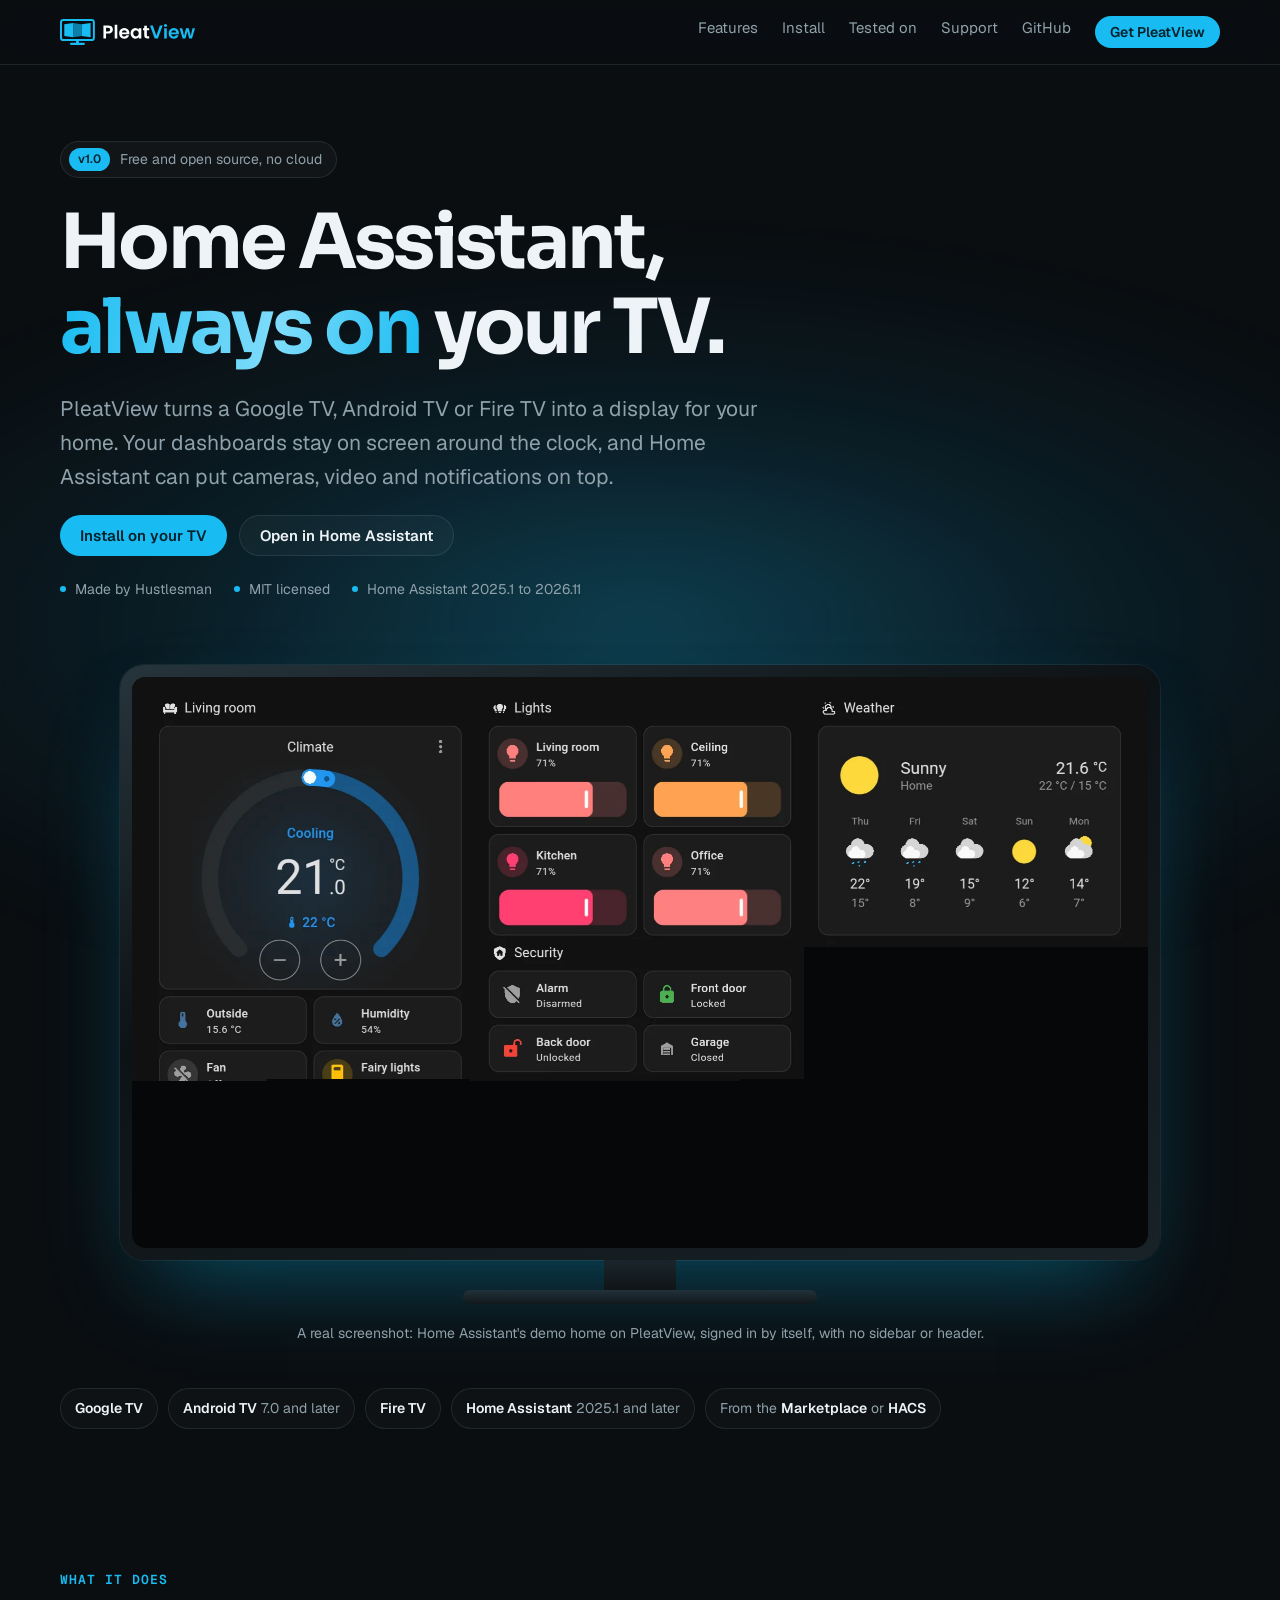
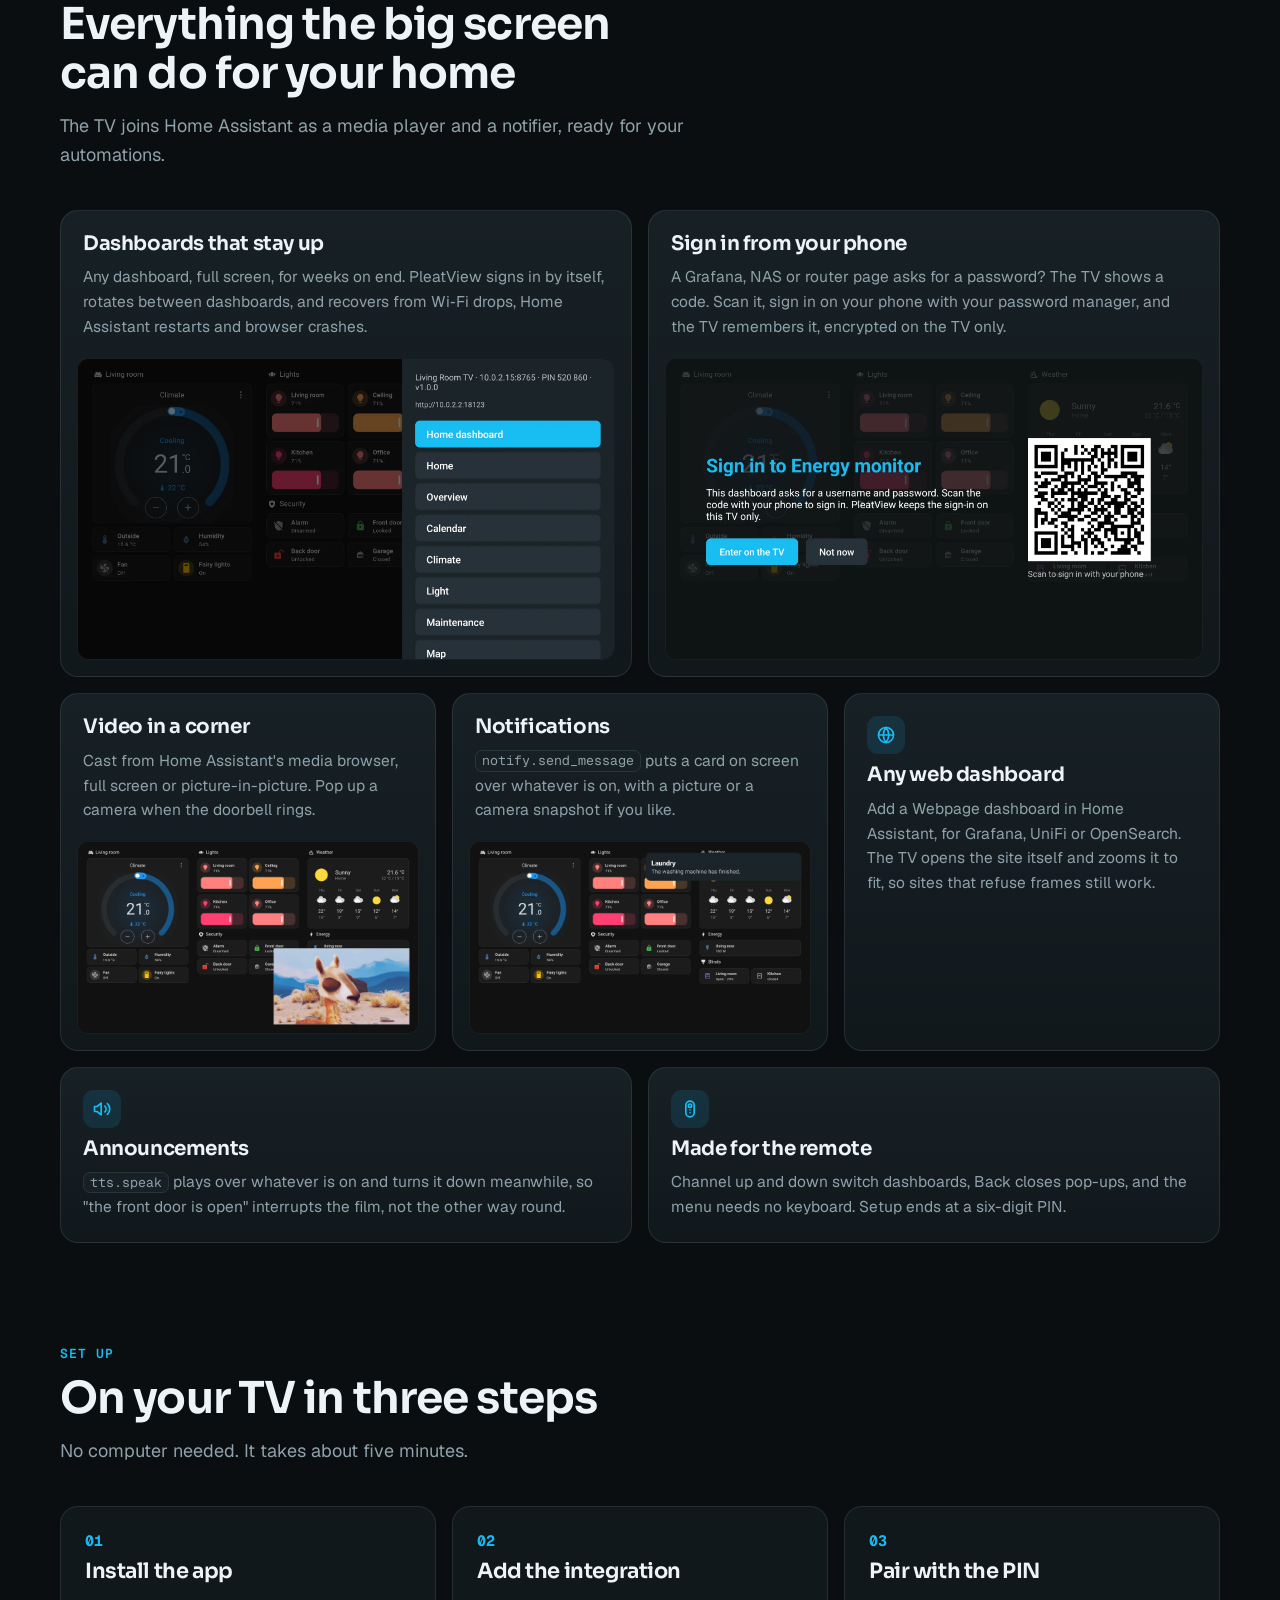
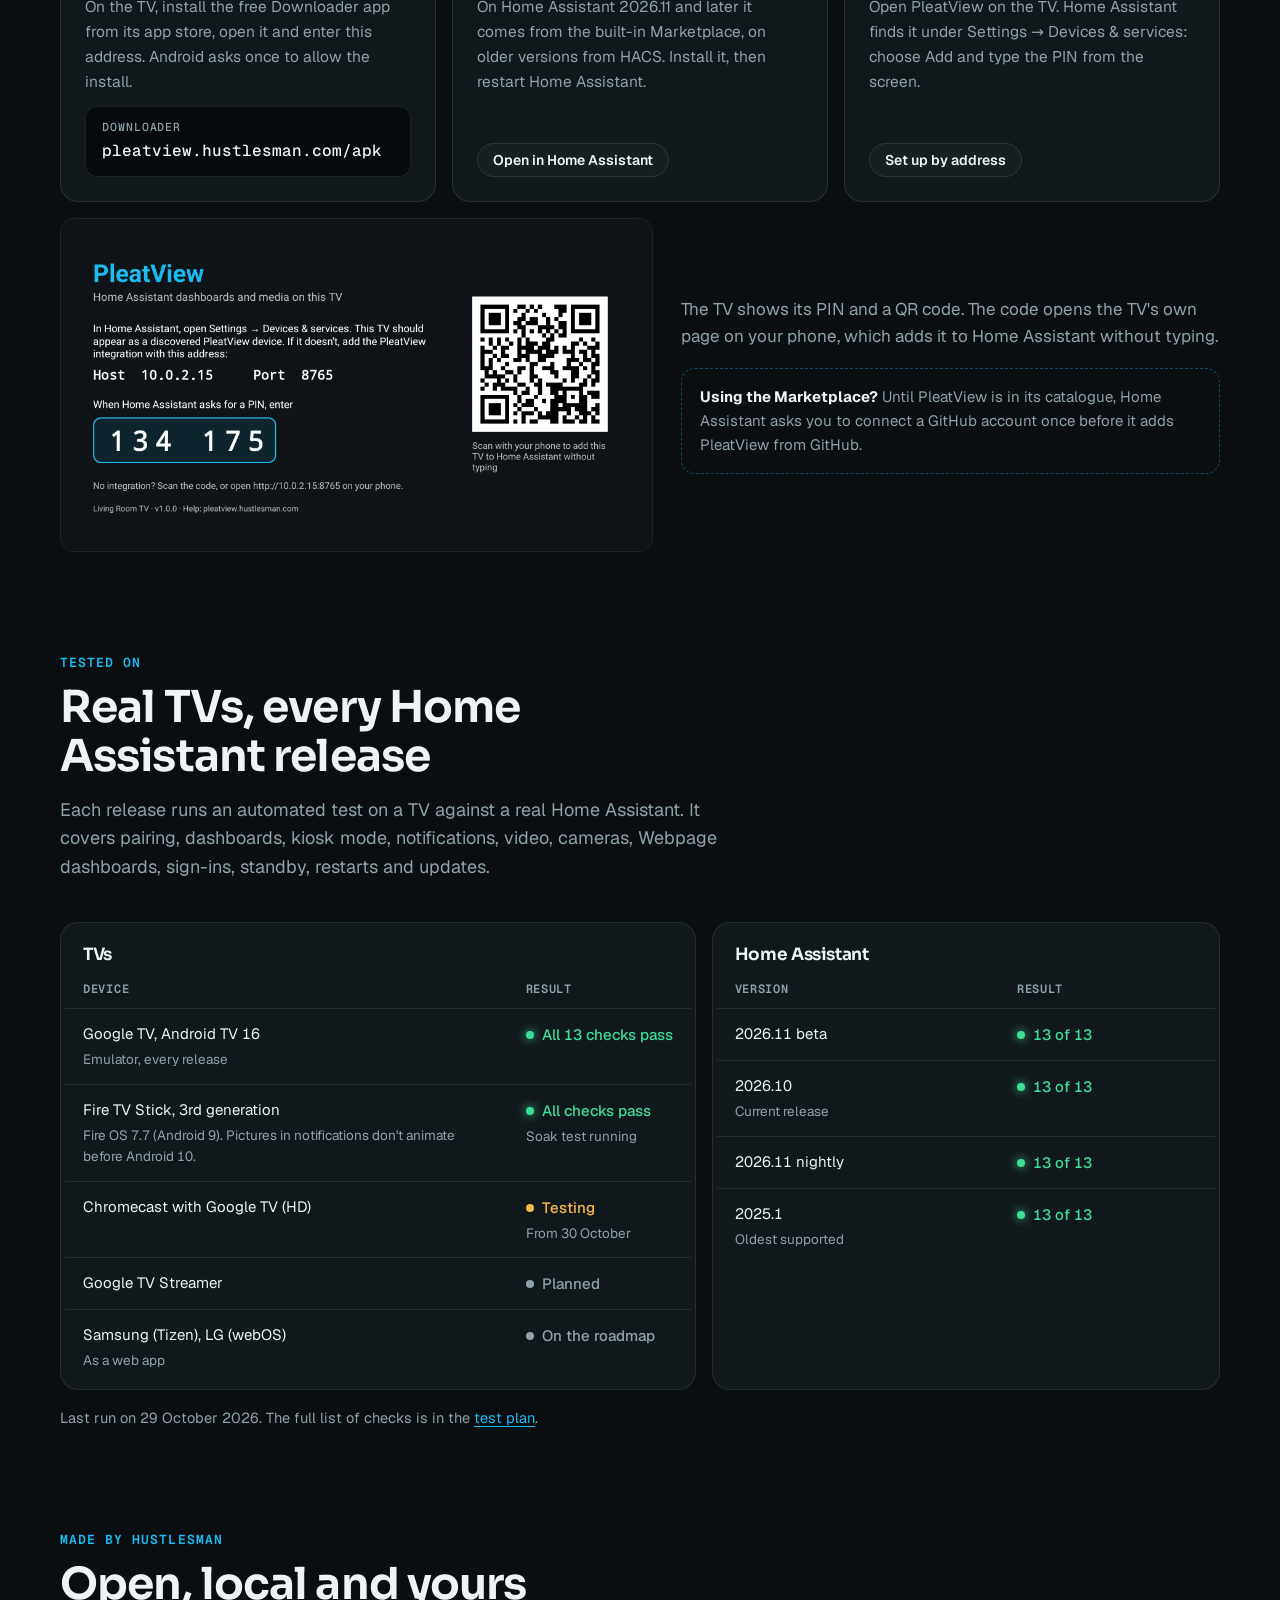
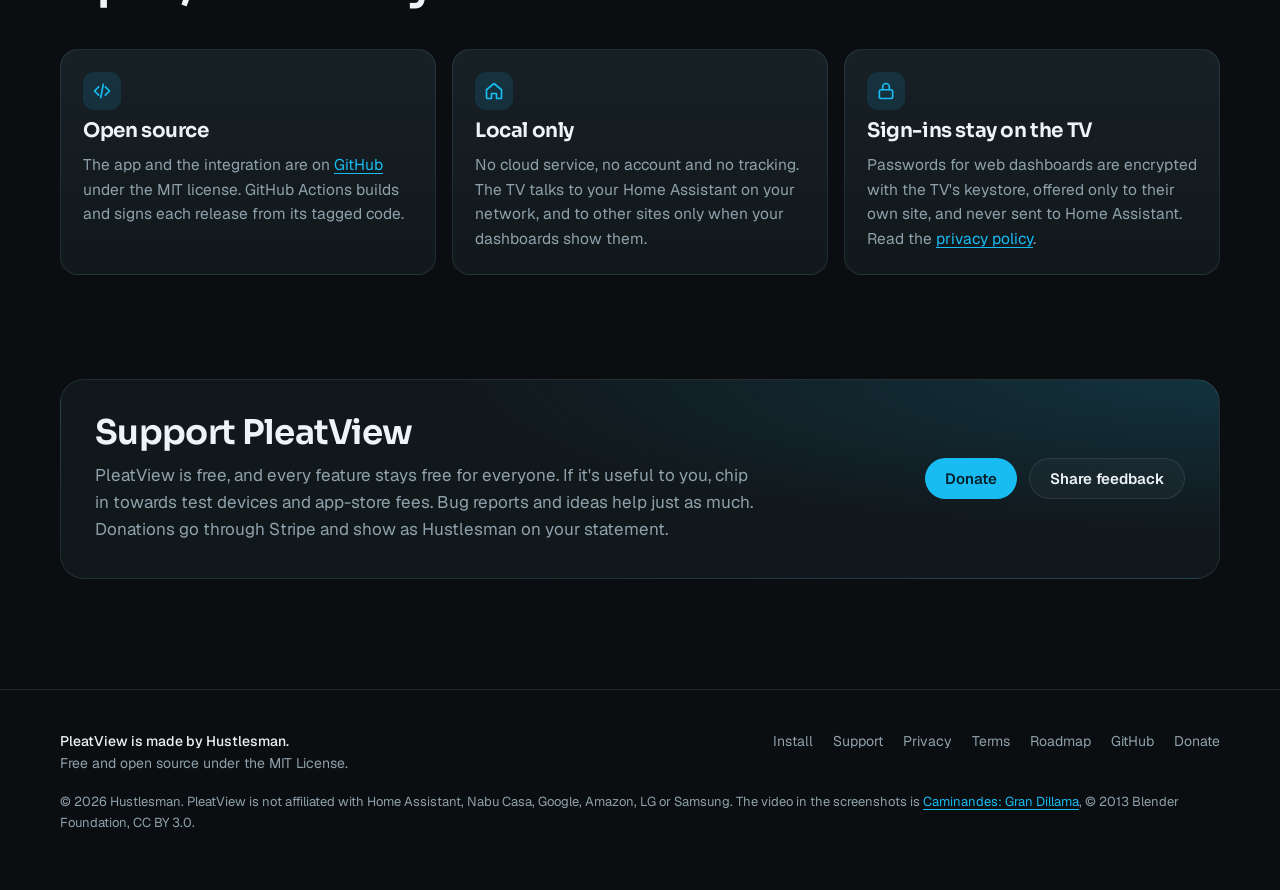
==== commit 5a1732fd: "New website: a modern app look, current features, tested-on matrix and new pictures A dark, app-like" ====
--- a/site/index.html
+++ b/site/index.html
@@ -4,151 +4,250 @@
 <meta charset="utf-8">
 <meta name="viewport" content="width=device-width, initial-scale=1">
 <title>PleatView: Home Assistant dashboards on your TV</title>
-<meta name="description" content="A lightweight Google TV app and Home Assistant integration: always-on dashboards, camera pop-ups, media casting and notifications on your TV.">
+<meta name="description" content="PleatView turns a Google TV, Android TV or Fire TV into an always-on Home Assistant display. Dashboards around the clock, with cameras, video, sign-ins and notifications on top. Free, open source, local.">
+<meta name="theme-color" content="#0a0e11">
+<meta property="og:title" content="PleatView: Home Assistant dashboards on your TV">
+<meta property="og:description" content="An always-on Home Assistant display for Google TV, Android TV and Fire TV. Free, open source and local.">
+<meta property="og:image" content="https://pleatview.hustlesman.com/img/play/feature-graphic.png">
+<meta property="og:url" content="https://pleatview.hustlesman.com/">
 <link rel="icon" href="/favicon.svg" type="image/svg+xml">
 <link rel="apple-touch-icon" href="/img/apple-touch-icon.png">
+<link rel="preload" href="fonts/sora-latin-wght-normal.woff2" as="font" type="font/woff2" crossorigin>
+<link rel="preload" href="fonts/geist-latin-wght-normal.woff2" as="font" type="font/woff2" crossorigin>
+<link rel="stylesheet" href="style.css">
 <style>
-  :root { --bg: #0f1417; --surface: #1b2328; --line: #2c373e; --text: #eef2f4; --muted: #9aa7ae; --accent: #18bcf2; }
-  * { box-sizing: border-box; }
-  body { margin: 0; background: var(--bg); color: var(--text); font: 17px/1.55 system-ui, -apple-system, "Segoe UI", Roboto, sans-serif; }
-  a { color: var(--accent); }
-  .wrap { max-width: 1080px; margin: 0 auto; padding: 0 20px; }
-  header { display: flex; align-items: center; justify-content: space-between; padding: 22px 0; }
-  .brand { display: flex; align-items: center; gap: 10px; color: var(--text); text-decoration: none; font-weight: 700; font-size: 20px; }
-  nav a { color: var(--muted); text-decoration: none; margin-left: 22px; font-size: 15px; }
-  nav a:hover { color: var(--text); }
-  .hero { padding: 48px 0 28px; max-width: 760px; }
-  .badge { display: inline-block; font-size: 13px; color: var(--accent); border: 1px solid var(--accent); border-radius: 999px; padding: 3px 12px; margin-bottom: 18px; }
-  h1 { font-size: clamp(32px, 5vw, 52px); line-height: 1.1; margin: 0 0 18px; }
-  .lead { font-size: 19px; color: var(--muted); margin: 0 0 28px; }
-  .buttons { display: flex; flex-wrap: wrap; gap: 12px; }
-  .button { display: inline-block; padding: 12px 22px; border-radius: 10px; font-weight: 600; text-decoration: none; }
-  .primary { background: var(--accent); color: #062430; }
-  .secondary { border: 1px solid var(--line); color: var(--text); }
-  .small { padding: 7px 14px; font-size: 14px; margin-top: 8px; }
-  figure { margin: 36px 0 0; }
-  figure img { width: 100%; height: auto; border-radius: 14px; border: 1px solid var(--line); display: block; }
-  figcaption { color: var(--muted); font-size: 14px; margin-top: 10px; }
-  section { padding: 56px 0 8px; }
-  h2 { font-size: 28px; margin: 0 0 22px; }
-  .grid { display: grid; grid-template-columns: repeat(auto-fit, minmax(250px, 1fr)); gap: 16px; }
-  .card { background: var(--surface); border: 1px solid var(--line); border-radius: 14px; padding: 20px; }
-  .card h3 { margin: 0 0 6px; font-size: 18px; }
-  .card p { margin: 0; color: var(--muted); font-size: 15px; }
-  .steps { display: grid; grid-template-columns: 1fr 1fr; gap: 32px; align-items: start; }
-  ol { margin: 0; padding-left: 22px; }
-  ol li { margin-bottom: 16px; }
-  ol li span { color: var(--muted); display: block; font-size: 15px; }
-  code { background: var(--surface); border: 1px solid var(--line); border-radius: 6px; padding: 1px 6px; font-size: 14px; }
-  table { width: 100%; border-collapse: collapse; font-size: 15px; }
-  th, td { text-align: left; padding: 12px 10px; border-bottom: 1px solid var(--line); }
-  th { color: var(--muted); font-weight: 600; }
-  .status { white-space: nowrap; }
-  .beta { color: var(--accent); }
-  footer { margin: 64px 0 0; padding: 28px 0 40px; border-top: 1px solid var(--line); color: var(--muted); font-size: 14px; }
-  footer p { margin: 6px 0; }
-  @media (max-width: 760px) { .steps { grid-template-columns: 1fr; } nav a { margin-left: 14px; } }
+  /* The hero screen's three pleats show thirds of the same screenshot. */
+  .tv .pleat { background-image: url("img/screens/dashboard.webp"); }
 </style>
 </head>
 <body>
-<div class="wrap">
-  <header>
-    <a class="brand" href="/">
-      <svg width="40" height="30" viewBox="60 110 392 292" aria-hidden="true">
-        <rect x="71" y="121" width="370" height="226" rx="27" fill="none" stroke="#18BCF2" stroke-width="22"/>
-        <polygon points="108,168 207,154 207,314 108,300" fill="#18BCF2"/>
-        <polygon points="207,154 305,168 305,300 207,314" fill="#0C7FAB"/>
-        <polygon points="305,168 404,154 404,314 305,300" fill="#18BCF2"/>
-        <rect x="240" y="352" width="32" height="28" fill="#18BCF2"/>
-        <rect x="172" y="376" width="168" height="26" rx="13" fill="#18BCF2"/>
-      </svg>
-      PleatView
-    </a>
-    <nav>
+<header class="site-header">
+  <div class="wrap">
+    <a class="logo" href="/" aria-label="PleatView home"><img src="img/logo.svg" width="135" height="26" alt="PleatView"></a>
+    <nav class="site-nav" aria-label="Main">
+      <a href="#features">Features</a>
       <a href="#install">Install</a>
-      <a href="https://github.com/FleRoYs/pleatview/blob/main/ROADMAP.md">Roadmap</a>
+      <a href="#tested">Tested on</a>
       <a href="support.html">Support</a>
       <a href="https://github.com/FleRoYs/pleatview">GitHub</a>
+      <a class="button primary small" href="#install">Get PleatView</a>
     </nav>
-  </header>
-
-  <div class="hero">
-    <span class="badge">Beta · free and open source</span>
-    <h1>Your Home Assistant dashboards, always on your TV.</h1>
-    <p class="lead">A lightweight Google TV app with a Home Assistant integration. Keep dashboards on screen around the clock, pop up cameras when someone rings, cast media and send notifications to the big screen.</p>
-    <div class="buttons">
-      <a class="button primary" href="#install">Get started</a>
-      <a class="button secondary" href="https://github.com/FleRoYs/pleatview">View on GitHub</a>
-    </div>
   </div>
-
-  <figure>
-    <img src="img/dashboard.webp" width="1280" height="720" alt="A Home Assistant overview dashboard shown full screen on a TV, without the sidebar or header">
-    <figcaption>Home Assistant's overview dashboard on Android TV, signed in automatically, sidebar and header hidden.</figcaption>
-  </figure>
-
-  <section>
-    <h2>What it does</h2>
-    <div class="grid">
-      <div class="card"><h3>Always-on dashboards</h3><p>Any dashboard full screen, kept running for days. Recovers from Wi-Fi drops, Home Assistant restarts and browser crashes on its own.</p></div>
-      <div class="card"><h3>Cast from Home Assistant</h3><p>The TV becomes a media player: play from the media browser, internet radio, text-to-speech announcements and web pages.</p></div>
-      <div class="card"><h3>Camera pop-ups</h3><p>Show a camera's live stream full screen or in a corner over the dashboard, for example when the doorbell rings.</p></div>
-      <div class="card"><h3>Notifications</h3><p>Send cards to the TV with <code>notify.send_message</code>, including a camera snapshot. They can also appear over other apps.</p></div>
-      <div class="card"><h3>Made for the remote</h3><p>Switch dashboards with channel up/down, close pop-ups with Back, and use the menu without a keyboard.</p></div>
-      <div class="card"><h3>Private and local</h3><p>No cloud, no accounts, no tracking. The TV talks only to your own Home Assistant on your network.</p></div>
-    </div>
-  </section>
-
-  <section id="install">
-    <h2>Get started</h2>
-    <div class="steps">
-      <ol>
-        <li><strong>Install the TV app.</strong><span>On the TV, install the free <em>Downloader</em> app from the store, open it and enter <code>pleatview.hustlesman.com/apk</code>. Android asks once to allow the install. No computer needed.</span></li>
-        <li><strong>Add the integration.</strong><span>Open PleatView in HACS on your Home Assistant with the button below, install it, and restart Home Assistant.</span>
-          <a class="button secondary small" href="https://my.home-assistant.io/redirect/hacs_repository/?owner=FleRoYs&repository=pleatview&category=integration">Open in HACS</a></li>
-        <li><strong>Pair.</strong><span>Home Assistant discovers the TV. Select <em>Add</em> and enter the PIN shown on the TV; your dashboard appears a few seconds later.</span>
-          <a class="button secondary small" href="https://my.home-assistant.io/redirect/config_flow_start/?domain=pleatview">Set up manually</a></li>
-      </ol>
-      <figure style="margin:0">
-        <img src="img/setup.webp" width="1280" height="720" alt="The PleatView setup screen showing the TV's address and a six-digit pairing PIN" loading="lazy">
+</header>
+
+<main>
+  <section class="hero">
+    <div class="wrap">
+      <div class="hero-copy">
+        <span class="eyebrow"><b>v1.0</b> Free and open source, no cloud</span>
+        <h1>Home Assistant, <em>always on</em> your TV.</h1>
+        <p class="lead">PleatView turns a Google TV, Android TV or Fire TV into a display for your home. Your dashboards stay on screen around the clock, and Home Assistant can put cameras, video and notifications on top.</p>
+        <div class="actions">
+          <a class="button primary" href="#install">Install on your TV</a>
+          <a class="button quiet" href="https://my.home-assistant.io/redirect/hacs_repository/?owner=FleRoYs&amp;repository=pleatview&amp;category=integration">Open in Home Assistant</a>
+        </div>
+        <p class="facts"><span>Made by Hustlesman</span><span>MIT licensed</span><span>Home Assistant 2025.1 to 2026.11</span></p>
+      </div>
+
+      <figure class="tv unfold">
+        <div class="tv-bezel">
+          <div class="tv-screen">
+            <div class="pleat" aria-hidden="true"></div><div class="pleat" aria-hidden="true"></div><div class="pleat" aria-hidden="true"></div>
+            <img src="img/screens/dashboard.webp" width="1920" height="1080" alt="A Home Assistant dashboard full screen on a TV: a thermostat, light switches with brightness sliders, a weather forecast and the alarm and locks">
+          </div>
+        </div>
+        <div class="tv-stand" aria-hidden="true"></div>
+        <figcaption>A real screenshot: Home Assistant's demo home on PleatView, signed in by itself, with no sidebar or header.</figcaption>
       </figure>
-    </div>
-    <p>Prefer adb, or want other sign-in options? See the <a href="https://github.com/FleRoYs/pleatview#install">install guide</a>. Store versions are on the <a href="https://github.com/FleRoYs/pleatview/blob/main/ROADMAP.md">roadmap</a>.</p>
-  </section>
-
-  <section>
-    <h2>Platforms</h2>
-    <table>
-      <thead><tr><th>Platform</th><th>How</th><th>Status</th></tr></thead>
-      <tbody>
-        <tr><td>Google TV and Android TV</td><td>Native app</td><td class="status beta">Beta (sideload); Google Play planned</td></tr>
-        <tr><td>Fire TV (Fire OS)</td><td>Native app</td><td class="status">Planned (Amazon Appstore)</td></tr>
-        <tr><td>LG webOS</td><td>Web app</td><td class="status">Planned</td></tr>
-        <tr><td>Samsung Tizen</td><td>Web app</td><td class="status">Planned</td></tr>
-        <tr><td>Browsers and kiosks</td><td>Web app served by Home Assistant</td><td class="status">Planned</td></tr>
-      </tbody>
-    </table>
-  </section>
-
-  <figure>
-    <img src="img/menu.webp" width="1280" height="720" alt="The PleatView menu over a dashboard, listing dashboards, reload and exit" loading="lazy">
-    <figcaption>Press Back on the home dashboard for the menu: switch dashboards, reload, or see the pairing PIN.</figcaption>
-  </figure>
-
-  <section id="support">
-    <h2>Support PleatView</h2>
-    <p class="lead">PleatView is free and open source, and every feature stays free for everyone. If it's useful to you, you're welcome to chip in towards test devices and app-store fees. Bug reports and ideas help just as much.</p>
-    <div class="buttons">
-      <a class="button primary" href="https://donate.stripe.com/cNifZg4Wudug46O4X38Ra00">Support PleatView</a>
-      <a class="button secondary" href="https://github.com/FleRoYs/pleatview/issues">Share feedback</a>
-    </div>
-    <p style="color:var(--muted);font-size:14px;margin-top:14px">Payments are handled by Stripe and appear as Hustlesman on your statement.</p>
-  </section>
-
-  <footer>
-    <p>© 2026 FleRoYs · A Hustlesman project · <a href="https://github.com/FleRoYs/pleatview/blob/main/LICENSE">MIT License</a> · <a href="privacy.html">Privacy</a> · <a href="terms.html">Terms</a> · <a href="support.html">Support</a> · <a href="https://donate.stripe.com/cNifZg4Wudug46O4X38Ra00">Donate</a></p>
-    <p>PleatView is not affiliated with Home Assistant, Nabu Casa, Google, Amazon, LG or Samsung.</p>
-  </footer>
-</div>
+
+      <div class="platforms" aria-label="Runs on">
+        <span><strong>Google TV</strong></span>
+        <span><strong>Android TV</strong> 7.0 and later</span>
+        <span><strong>Fire TV</strong></span>
+        <span><strong>Home Assistant</strong> 2025.1 and later</span>
+        <span>From the <strong>Marketplace</strong> or <strong>HACS</strong></span>
+      </div>
+    </div>
+  </section>
+
+  <section class="section" id="features">
+    <div class="wrap">
+      <div class="section-head">
+        <span class="kicker">What it does</span>
+        <h2>Everything the big screen can do for your home</h2>
+        <p>The TV joins Home Assistant as a media player and a notifier, ready for your automations.</p>
+      </div>
+      <div class="features">
+        <article class="feature wide">
+          <h3>Dashboards that stay up</h3>
+          <p>Any dashboard, full screen, for weeks on end. PleatView signs in by itself, rotates between dashboards, and recovers from Wi‑Fi drops, Home Assistant restarts and browser crashes.</p>
+          <div class="shot"><img src="img/screens/menu.webp" width="1920" height="1080" loading="lazy" alt="PleatView's menu over a dashboard, listing the dashboards to switch to"></div>
+        </article>
+        <article class="feature wide">
+          <h3>Sign in from your phone</h3>
+          <p>A Grafana, NAS or router page asks for a password? The TV shows a code. Scan it, sign in on your phone with your password manager, and the TV remembers it, encrypted on the TV only.</p>
+          <div class="shot"><img src="img/screens/sign-in.webp" width="1920" height="1080" loading="lazy" alt="The TV asks to sign in to the Energy monitor dashboard and shows a QR code to scan"></div>
+        </article>
+        <article class="feature">
+          <h3>Video in a corner</h3>
+          <p>Cast from Home Assistant's media browser, full screen or picture-in-picture. Pop up a camera when the doorbell rings.</p>
+          <div class="shot"><img src="img/screens/picture-in-picture.webp" width="1920" height="1080" loading="lazy" alt="A video playing picture-in-picture over the dashboard"></div>
+        </article>
+        <article class="feature">
+          <h3>Notifications</h3>
+          <p><code>notify.send_message</code> puts a card on screen over whatever is on, with a picture or a camera snapshot if you like.</p>
+          <div class="shot"><img src="img/screens/notification.webp" width="1920" height="1080" loading="lazy" alt="A notification card saying the washing machine has finished, over the dashboard"></div>
+        </article>
+        <article class="feature">
+          <span class="icon" aria-hidden="true"><svg viewBox="0 0 24 24" fill="none" stroke="currentColor" stroke-width="2" stroke-linecap="round" stroke-linejoin="round"><circle cx="12" cy="12" r="9"/><path d="M3 12h18M12 3a14 14 0 0 1 0 18M12 3a14 14 0 0 0 0 18"/></svg></span>
+          <h3>Any web dashboard</h3>
+          <p>Add a Webpage dashboard in Home Assistant, for Grafana, UniFi or OpenSearch. The TV opens the site itself and zooms it to fit, so sites that refuse frames still work.</p>
+        </article>
+        <article class="feature wide">
+          <span class="icon" aria-hidden="true"><svg viewBox="0 0 24 24" fill="none" stroke="currentColor" stroke-width="2" stroke-linecap="round" stroke-linejoin="round"><path d="M11 5 6 9H3v6h3l5 4z"/><path d="M15.5 8.5a5 5 0 0 1 0 7M18.5 5.5a9 9 0 0 1 0 13"/></svg></span>
+          <h3>Announcements</h3>
+          <p><code>tts.speak</code> plays over whatever is on and turns it down meanwhile, so "the front door is open" interrupts the film, not the other way round.</p>
+        </article>
+        <article class="feature wide">
+          <span class="icon" aria-hidden="true"><svg viewBox="0 0 24 24" fill="none" stroke="currentColor" stroke-width="2" stroke-linecap="round" stroke-linejoin="round"><rect x="7" y="2.5" width="10" height="19" rx="5"/><circle cx="12" cy="8" r="2"/><path d="M12 13v.01M12 16.5v.01"/></svg></span>
+          <h3>Made for the remote</h3>
+          <p>Channel up and down switch dashboards, Back closes pop-ups, and the menu needs no keyboard. Setup ends at a six-digit PIN.</p>
+        </article>
+      </div>
+    </div>
+  </section>
+
+  <section class="section" id="install">
+    <div class="wrap">
+      <div class="section-head">
+        <span class="kicker">Set up</span>
+        <h2>On your TV in three steps</h2>
+        <p>No computer needed. It takes about five minutes.</p>
+      </div>
+      <div class="steps">
+        <div class="step">
+          <h3>Install the app</h3>
+          <p>On the TV, install the free Downloader app from its app store, open it and enter this address. Android asks once to allow the install.</p>
+          <div class="code-line"><small>Downloader</small>pleatview.hustlesman.com/apk</div>
+        </div>
+        <div class="step">
+          <h3>Add the integration</h3>
+          <p>On Home Assistant 2026.11 and later it comes from the built-in Marketplace, on older versions from HACS. Install it, then restart Home Assistant.</p>
+          <div class="actions"><a class="button quiet small" href="https://my.home-assistant.io/redirect/hacs_repository/?owner=FleRoYs&amp;repository=pleatview&amp;category=integration">Open in Home Assistant</a></div>
+        </div>
+        <div class="step">
+          <h3>Pair with the PIN</h3>
+          <p>Open PleatView on the TV. Home Assistant finds it under Settings → Devices &amp; services: choose Add and type the PIN from the screen.</p>
+          <div class="actions"><a class="button quiet small" href="https://my.home-assistant.io/redirect/config_flow_start/?domain=pleatview">Set up by address</a></div>
+        </div>
+      </div>
+      <div class="setup-shot">
+        <figure><img src="img/screens/setup.webp" width="1920" height="1080" loading="lazy" alt="PleatView's setup screen with a six-digit PIN and a QR code"></figure>
+        <div>
+          <p>The TV shows its PIN and a QR code. The code opens the TV's own page on your phone, which adds it to Home Assistant without typing.</p>
+          <p class="note"><strong>Using the Marketplace?</strong> Until PleatView is in its catalogue, Home Assistant asks you to connect a GitHub account once before it adds PleatView from GitHub.</p>
+        </div>
+      </div>
+    </div>
+  </section>
+
+  <section class="section" id="tested">
+    <div class="wrap">
+      <div class="section-head">
+        <span class="kicker">Tested on</span>
+        <h2>Real TVs, every Home Assistant release</h2>
+        <p>Each release runs an automated test on a TV against a real Home Assistant. It covers pairing, dashboards, kiosk mode, notifications, video, cameras, Webpage dashboards, sign-ins, standby, restarts and updates.</p>
+      </div>
+      <div class="matrix">
+        <div class="table-card">
+          <h3>TVs</h3>
+          <table>
+            <thead><tr><th>Device</th><th>Result</th></tr></thead>
+            <tbody>
+              <tr><td>Google TV, Android TV 16<small>Emulator, every release</small></td><td><span class="state pass">All 13 checks pass</span></td></tr>
+              <tr><td>Fire TV Stick, 3rd generation<small>Fire OS 7.7 (Android 9). Pictures in notifications don't animate before Android 10.</small></td><td><span class="state pass">All checks pass</span><small>Soak test running</small></td></tr>
+              <tr><td>Chromecast with Google TV (HD)</td><td><span class="state testing">Testing</span><small>From 30 October</small></td></tr>
+              <tr><td>Google TV Streamer</td><td><span class="state planned">Planned</span></td></tr>
+              <tr><td>Samsung (Tizen), LG (webOS)<small>As a web app</small></td><td><span class="state planned">On the roadmap</span></td></tr>
+            </tbody>
+          </table>
+        </div>
+        <div class="table-card">
+          <h3>Home Assistant</h3>
+          <table>
+            <thead><tr><th>Version</th><th>Result</th></tr></thead>
+            <tbody>
+              <tr><td>2026.11 beta</td><td><span class="state pass">13 of 13</span></td></tr>
+              <tr><td>2026.10<small>Current release</small></td><td><span class="state pass">13 of 13</span></td></tr>
+              <tr><td>2026.11 nightly</td><td><span class="state pass">13 of 13</span></td></tr>
+              <tr><td>2025.1<small>Oldest supported</small></td><td><span class="state pass">13 of 13</span></td></tr>
+            </tbody>
+          </table>
+        </div>
+      </div>
+      <p class="matrix-foot">Last run on 29 October 2026. The full list of checks is in the <a href="https://github.com/FleRoYs/pleatview/blob/main/docs/test-plan.md">test plan</a>.</p>
+    </div>
+  </section>
+
+  <section class="section" id="trust">
+    <div class="wrap">
+      <div class="section-head">
+        <span class="kicker">Made by Hustlesman</span>
+        <h2>Open, local and yours</h2>
+      </div>
+      <div class="trust">
+        <article class="feature">
+          <span class="icon" aria-hidden="true"><svg viewBox="0 0 24 24" fill="none" stroke="currentColor" stroke-width="2" stroke-linecap="round" stroke-linejoin="round"><path d="m8 7-5 5 5 5M16 7l5 5-5 5M13.5 4l-3 16"/></svg></span>
+          <h3>Open source</h3>
+          <p>The app and the integration are on <a href="https://github.com/FleRoYs/pleatview">GitHub</a> under the MIT license. GitHub Actions builds and signs each release from its tagged code.</p>
+        </article>
+        <article class="feature">
+          <span class="icon" aria-hidden="true"><svg viewBox="0 0 24 24" fill="none" stroke="currentColor" stroke-width="2" stroke-linecap="round" stroke-linejoin="round"><path d="M3 10.5 12 3l9 7.5V20a1 1 0 0 1-1 1h-5v-6h-6v6H4a1 1 0 0 1-1-1z"/></svg></span>
+          <h3>Local only</h3>
+          <p>No cloud service, no account and no tracking. The TV talks to your Home Assistant on your network, and to other sites only when your dashboards show them.</p>
+        </article>
+        <article class="feature">
+          <span class="icon" aria-hidden="true"><svg viewBox="0 0 24 24" fill="none" stroke="currentColor" stroke-width="2" stroke-linecap="round" stroke-linejoin="round"><rect x="4" y="10.5" width="16" height="10.5" rx="2"/><path d="M8 10.5V7a4 4 0 0 1 8 0v3.5"/></svg></span>
+          <h3>Sign-ins stay on the TV</h3>
+          <p>Passwords for web dashboards are encrypted with the TV's keystore, offered only to their own site, and never sent to Home Assistant. Read the <a href="privacy.html">privacy policy</a>.</p>
+        </article>
+      </div>
+    </div>
+  </section>
+
+  <section class="section" id="support">
+    <div class="wrap">
+      <div class="support">
+        <div>
+          <h2>Support PleatView</h2>
+          <p>PleatView is free, and every feature stays free for everyone. If it's useful to you, chip in towards test devices and app-store fees. Bug reports and ideas help just as much. Donations go through Stripe and show as Hustlesman on your statement.</p>
+        </div>
+        <div class="actions">
+          <a class="button primary" href="https://donate.stripe.com/cNifZg4Wudug46O4X38Ra00">Donate</a>
+          <a class="button quiet" href="https://github.com/FleRoYs/pleatview/issues">Share feedback</a>
+        </div>
+      </div>
+    </div>
+  </section>
+</main>
+
+<footer class="site-footer">
+  <div class="wrap">
+    <div>
+      <p class="made">PleatView is made by Hustlesman.</p>
+      <p>Free and open source under the MIT License.</p>
+    </div>
+    <nav aria-label="Footer">
+      <a href="#install">Install</a>
+      <a href="support.html">Support</a>
+      <a href="privacy.html">Privacy</a>
+      <a href="terms.html">Terms</a>
+      <a href="https://github.com/FleRoYs/pleatview/blob/main/ROADMAP.md">Roadmap</a>
+      <a href="https://github.com/FleRoYs/pleatview">GitHub</a>
+      <a href="https://donate.stripe.com/cNifZg4Wudug46O4X38Ra00">Donate</a>
+    </nav>
+    <p class="fine">© 2026 Hustlesman. PleatView is not affiliated with Home Assistant, Nabu Casa, Google, Amazon, LG or Samsung. The video in the screenshots is <a href="https://caminandes.com">Caminandes: Gran Dillama</a>, © 2013 Blender Foundation, CC BY 3.0.</p>
+  </div>
+</footer>
 </body>
 </html>
--- a/site/style.css
+++ b/site/style.css
@@ -0,0 +1,189 @@
+/* PleatView's site. One dark room lit by a TV: content sits in a 1160px column, the TV is
+   the hero, and the logo's three pleats are the only flourish (the hero screen unfolds). */
+
+@font-face { font-family: "Sora"; src: url("fonts/sora-latin-wght-normal.woff2") format("woff2"); font-weight: 100 800; font-display: swap; }
+@font-face { font-family: "Geist"; src: url("fonts/geist-latin-wght-normal.woff2") format("woff2"); font-weight: 100 900; font-display: swap; }
+@font-face { font-family: "Geist Mono"; src: url("fonts/geist-mono-latin-wght-normal.woff2") format("woff2"); font-weight: 100 900; font-display: swap; }
+
+:root {
+  --ink: #0a0e11;
+  --panel: #11181c;
+  --panel-raised: #172025;
+  --line: rgba(206, 232, 244, 0.1);
+  --text: #edf3f6;
+  --muted: #8fa1aa;
+  --cyan: #18bcf2;
+  --deep: #0c7fab;
+  --good: #3ddc97;
+  --waiting: #f5b84b;
+  --display: "Sora", "Avenir Next", "Segoe UI", system-ui, sans-serif;
+  --body: "Geist", ui-sans-serif, system-ui, -apple-system, "Segoe UI", Roboto, sans-serif;
+  --mono: "Geist Mono", ui-monospace, "SF Mono", Menlo, Consolas, monospace;
+  --radius: 18px;
+  color-scheme: dark;
+}
+
+* { box-sizing: border-box; }
+html { -webkit-text-size-adjust: 100%; scroll-behavior: smooth; scroll-padding-top: 80px; }
+body { margin: 0; background: var(--ink); color: var(--text); font: 400 17px/1.6 var(--body); -webkit-font-smoothing: antialiased; }
+img { max-width: 100%; height: auto; display: block; }
+a { color: var(--cyan); text-underline-offset: 3px; }
+a:focus-visible, button:focus-visible, summary:focus-visible { outline: 2px solid var(--cyan); outline-offset: 3px; border-radius: 6px; }
+code, kbd { font-family: var(--mono); font-size: 0.86em; background: var(--panel-raised); border: 1px solid var(--line); border-radius: 7px; padding: 0.1em 0.45em; }
+h1, h2, h3 { font-family: var(--display); font-weight: 650; letter-spacing: -0.02em; line-height: 1.12; text-wrap: balance; margin: 0; }
+p { margin: 0; }
+.wrap { width: min(1160px, 100% - 40px); margin-inline: auto; }
+
+/* Header */
+.site-header { position: sticky; top: 0; z-index: 10; background: rgba(10, 14, 17, 0.72); backdrop-filter: saturate(1.4) blur(14px); -webkit-backdrop-filter: saturate(1.4) blur(14px); border-bottom: 1px solid var(--line); }
+.site-header .wrap { display: flex; align-items: center; gap: 28px; height: 64px; }
+.logo { display: flex; align-items: center; }
+.logo svg { height: 26px; width: auto; }
+.site-nav { display: flex; gap: 24px; margin-left: auto; font-size: 15px; }
+.site-nav a { color: var(--muted); text-decoration: none; }
+.site-nav a:hover { color: var(--text); }
+.button { display: inline-flex; align-items: center; gap: 8px; padding: 12px 20px; border-radius: 999px; font: 600 15px/1 var(--body); text-decoration: none; transition: transform 0.15s ease, background 0.15s ease, border-color 0.15s ease; }
+.button:hover { transform: translateY(-1px); }
+.button.primary { background: var(--cyan); color: #04212c; }
+.button.primary:hover { background: #4ccbf6; }
+.button.quiet { color: var(--text); border: 1px solid var(--line); background: rgba(255, 255, 255, 0.03); }
+.button.quiet:hover { border-color: rgba(24, 188, 242, 0.55); }
+.button.small { padding: 9px 15px; font-size: 14px; }
+@media (max-width: 760px) { .site-nav a:not(.button) { display: none; } }
+
+/* Hero */
+.hero { position: relative; padding: 76px 0 40px; overflow: hidden; }
+.hero::before { content: ""; position: absolute; inset: 180px -20% auto; height: 760px; background: radial-gradient(closest-side, rgba(24, 188, 242, 0.28), rgba(12, 127, 171, 0.12) 55%, transparent); filter: blur(30px); pointer-events: none; }
+.hero-copy { position: relative; max-width: 720px; display: grid; gap: 22px; }
+.eyebrow { display: inline-flex; align-items: center; gap: 10px; width: fit-content; padding: 6px 14px 6px 8px; border: 1px solid var(--line); border-radius: 999px; background: rgba(255, 255, 255, 0.03); font-size: 14px; color: var(--muted); }
+.eyebrow b { color: #04212c; background: var(--cyan); border-radius: 999px; padding: 2px 9px; font-weight: 600; font-size: 12px; }
+.hero h1 { font-size: clamp(40px, 6.4vw, 76px); font-weight: 700; letter-spacing: -0.035em; }
+.hero h1 em { font-style: normal; background: linear-gradient(100deg, var(--cyan), #7fdcfa 60%, var(--cyan)); -webkit-background-clip: text; background-clip: text; color: transparent; }
+.lead { font-size: clamp(18px, 2vw, 21px); color: var(--muted); max-width: 62ch; }
+.actions { display: flex; flex-wrap: wrap; gap: 12px; }
+.facts { display: flex; flex-wrap: wrap; gap: 8px 22px; font-size: 14px; color: var(--muted); }
+.facts span::before { content: ""; display: inline-block; width: 6px; height: 6px; margin-right: 9px; border-radius: 50%; background: var(--cyan); vertical-align: 2px; }
+
+/* The TV. Its screen unfolds from the logo's three pleats on load. */
+.tv { position: relative; margin: 64px auto 0; width: min(1040px, 100%); }
+.tv-bezel { padding: clamp(6px, 1.1vw, 12px); border-radius: clamp(14px, 2vw, 24px); background: linear-gradient(160deg, #26343b, #0d1215 40%, #182227); box-shadow: 0 0 0 1px rgba(255, 255, 255, 0.06), 0 40px 90px -30px rgba(24, 188, 242, 0.45), 0 30px 60px -20px rgba(0, 0, 0, 0.8); }
+.tv-screen { position: relative; aspect-ratio: 16 / 9; border-radius: clamp(8px, 1.2vw, 14px); overflow: hidden; background: #050709; perspective: 1400px; }
+.tv-screen img { width: 100%; height: 100%; object-fit: cover; }
+.pleat { position: absolute; top: 0; bottom: 0; width: 33.4%; background-size: 300% 100%; display: none; }
+.pleat:nth-child(1) { left: 0; background-position: 0 0; }
+.pleat:nth-child(2) { left: 33.3%; background-position: 50% 0; }
+.pleat:nth-child(3) { left: 66.6%; background-position: 100% 0; }
+.tv-stand { display: grid; justify-items: center; }
+.tv-stand::before { content: ""; width: 7%; height: clamp(14px, 2.4vw, 30px); background: linear-gradient(#1a252b, #0f1518); }
+.tv-stand::after { content: ""; width: 34%; height: clamp(8px, 1.3vw, 14px); border-radius: 999px; background: linear-gradient(#22313a, #11181c); box-shadow: 0 18px 40px -10px rgba(0, 0, 0, 0.9); }
+.tv figcaption { margin-top: 18px; text-align: center; font-size: 14px; color: var(--muted); }
+@media (prefers-reduced-motion: no-preference) {
+  .unfold .pleat { display: block; animation: unfold 1.25s cubic-bezier(0.2, 0.75, 0.2, 1) 0.25s both; }
+  .unfold .pleat:nth-child(1) { --fold: -32deg; }
+  .unfold .pleat:nth-child(2) { --fold: 32deg; }
+  .unfold .pleat:nth-child(3) { --fold: -32deg; }
+  .unfold img { animation: settle 0.35s ease 1.4s both; }
+}
+@keyframes unfold {
+  from { transform: rotateY(var(--fold)) scaleY(0.9); filter: brightness(0.55); }
+  to { transform: none; filter: none; }
+}
+@keyframes settle { from { opacity: 0; } to { opacity: 1; } }
+
+/* Sections */
+.section { padding: 104px 0 0; }
+.section-head { display: grid; gap: 14px; max-width: 680px; margin-bottom: 40px; }
+.kicker { font: 600 13px/1 var(--mono); letter-spacing: 0.08em; text-transform: uppercase; color: var(--cyan); }
+.section h2 { font-size: clamp(30px, 3.6vw, 44px); }
+.section-head p { color: var(--muted); font-size: 18px; }
+
+/* Platforms strip */
+.platforms { display: flex; flex-wrap: wrap; gap: 10px; margin-top: 44px; }
+.platforms span { padding: 8px 14px; border: 1px solid var(--line); border-radius: 999px; font-size: 14px; color: var(--muted); background: rgba(255, 255, 255, 0.02); }
+.platforms span strong { color: var(--text); font-weight: 600; }
+
+/* Feature grid */
+.features { display: grid; grid-template-columns: repeat(6, 1fr); gap: 16px; }
+.feature { grid-column: span 2; display: flex; flex-direction: column; gap: 10px; padding: 22px; border: 1px solid var(--line); border-radius: var(--radius); background: linear-gradient(180deg, var(--panel-raised), var(--panel)); transition: border-color 0.2s ease, transform 0.2s ease; }
+.feature:hover { border-color: rgba(24, 188, 242, 0.4); transform: translateY(-2px); }
+.feature.wide { grid-column: span 3; }
+.feature h3 { font-size: 20px; }
+.feature p { color: var(--muted); font-size: 15.5px; }
+.feature .shot { margin: 8px -6px -6px; border-radius: 12px; overflow: hidden; border: 1px solid var(--line); aspect-ratio: 16 / 9; background: #050709; }
+.feature .shot img { width: 100%; height: 100%; object-fit: cover; }
+.feature .icon { width: 38px; height: 38px; display: grid; place-items: center; border-radius: 11px; background: rgba(24, 188, 242, 0.12); color: var(--cyan); }
+.feature .icon svg { width: 20px; height: 20px; }
+@media (max-width: 960px) { .features { grid-template-columns: repeat(2, 1fr); } .feature, .feature.wide { grid-column: span 1; } }
+@media (max-width: 620px) { .features { grid-template-columns: 1fr; } }
+
+/* Install steps */
+.steps { display: grid; grid-template-columns: repeat(3, 1fr); gap: 16px; counter-reset: step; }
+.step { position: relative; display: flex; flex-direction: column; gap: 12px; padding: 26px 24px 24px; border: 1px solid var(--line); border-radius: var(--radius); background: var(--panel); }
+.step::before { counter-increment: step; content: "0" counter(step); font: 700 15px/1 var(--mono); color: var(--cyan); }
+.step h3 { font-size: 21px; }
+.step p { color: var(--muted); font-size: 15.5px; }
+.step .actions { margin-top: auto; padding-top: 6px; }
+.code-line { display: grid; gap: 8px; padding: 14px 16px; border-radius: 12px; background: #070a0c; border: 1px solid var(--line); font: 500 16px/1.3 var(--mono); color: var(--text); overflow-wrap: anywhere; }
+.code-line small { color: var(--muted); font: 500 11.5px/1 var(--mono); text-transform: uppercase; letter-spacing: 0.08em; }
+.note { margin-top: 18px; padding: 16px 18px; border-radius: 14px; border: 1px dashed rgba(24, 188, 242, 0.35); color: var(--muted); font-size: 15px; }
+.note strong { color: var(--text); }
+.setup-shot { margin-top: 16px; display: grid; grid-template-columns: minmax(0, 1.1fr) minmax(0, 1fr); gap: 28px; align-items: center; }
+.setup-shot figure { margin: 0; border-radius: 14px; overflow: hidden; border: 1px solid var(--line); }
+.setup-shot p { color: var(--muted); }
+@media (max-width: 960px) { .steps, .setup-shot { grid-template-columns: 1fr; } }
+
+/* Compatibility matrix */
+.matrix { display: grid; grid-template-columns: 1.25fr 1fr; gap: 16px; }
+.table-card { border: 1px solid var(--line); border-radius: var(--radius); background: var(--panel); padding: 8px 4px 4px; overflow-x: auto; }
+.table-card h3 { font-size: 17px; padding: 14px 18px 6px; }
+table { width: 100%; border-collapse: collapse; font-size: 15px; font-variant-numeric: tabular-nums; }
+th, td { text-align: left; padding: 13px 18px; border-top: 1px solid var(--line); vertical-align: top; }
+th { font: 600 12px/1 var(--mono); letter-spacing: 0.06em; text-transform: uppercase; color: var(--muted); border-top: 0; }
+td small { display: block; color: var(--muted); font-size: 13.5px; margin-top: 3px; }
+.state { display: inline-flex; align-items: center; gap: 8px; white-space: nowrap; font-weight: 500; }
+.state::before { content: ""; width: 8px; height: 8px; border-radius: 50%; background: var(--muted); }
+.state.pass { color: var(--good); }
+.state.pass::before { background: var(--good); box-shadow: 0 0 10px var(--good); }
+.state.testing { color: var(--waiting); }
+.state.testing::before { background: var(--waiting); }
+.state.planned { color: var(--muted); }
+.matrix-foot { margin-top: 16px; color: var(--muted); font-size: 14.5px; max-width: 90ch; }
+@media (max-width: 960px) { .matrix { grid-template-columns: 1fr; } }
+
+/* Trust */
+.trust { display: grid; grid-template-columns: repeat(3, 1fr); gap: 16px; }
+.trust .feature { grid-column: auto; }
+@media (max-width: 960px) { .trust { grid-template-columns: 1fr; } }
+
+/* Support */
+.support { display: flex; flex-wrap: wrap; align-items: center; justify-content: space-between; gap: 24px; padding: 34px; border-radius: 24px; border: 1px solid var(--line); background: radial-gradient(120% 140% at 100% 0%, rgba(24, 188, 242, 0.16), transparent 55%), var(--panel); }
+.support h2 { font-size: clamp(26px, 3vw, 34px); }
+.support p { color: var(--muted); max-width: 60ch; margin-top: 10px; }
+
+/* Footer */
+.site-footer { margin-top: 110px; padding: 40px 0 56px; border-top: 1px solid var(--line); color: var(--muted); font-size: 14px; }
+.site-footer .wrap { display: grid; grid-template-columns: 1fr auto; gap: 18px 40px; }
+.site-footer nav { display: flex; flex-wrap: wrap; gap: 8px 20px; }
+.site-footer nav a { color: var(--muted); text-decoration: none; }
+.site-footer nav a:hover { color: var(--text); }
+.site-footer .made { color: var(--text); font-weight: 500; }
+.site-footer .fine { grid-column: 1 / -1; font-size: 13px; }
+@media (max-width: 760px) { .site-footer .wrap { grid-template-columns: 1fr; } }
+
+/* Text pages: privacy, terms, support */
+.prose { max-width: 740px; padding: 56px 0 0; }
+.prose h1 { font-size: clamp(34px, 4.5vw, 48px); margin-bottom: 12px; }
+.prose h2 { font-size: 24px; margin: 46px 0 12px; }
+.prose h3 { font-size: 18px; margin: 30px 0 8px; font-family: var(--body); font-weight: 600; letter-spacing: 0; }
+.prose p, .prose li { color: #c9d5db; }
+.prose p + p { margin-top: 14px; }
+.prose ul { padding-left: 22px; }
+.prose li + li { margin-top: 6px; }
+.prose .muted { color: var(--muted); }
+.prose .box { margin: 22px 0; padding: 18px 20px; border-radius: 14px; border: 1px solid var(--line); background: var(--panel); }
+.prose .box p, .prose .box { color: var(--text); }
+
+@media (prefers-reduced-motion: reduce) {
+  html { scroll-behavior: auto; }
+  .button, .feature { transition: none; }
+}
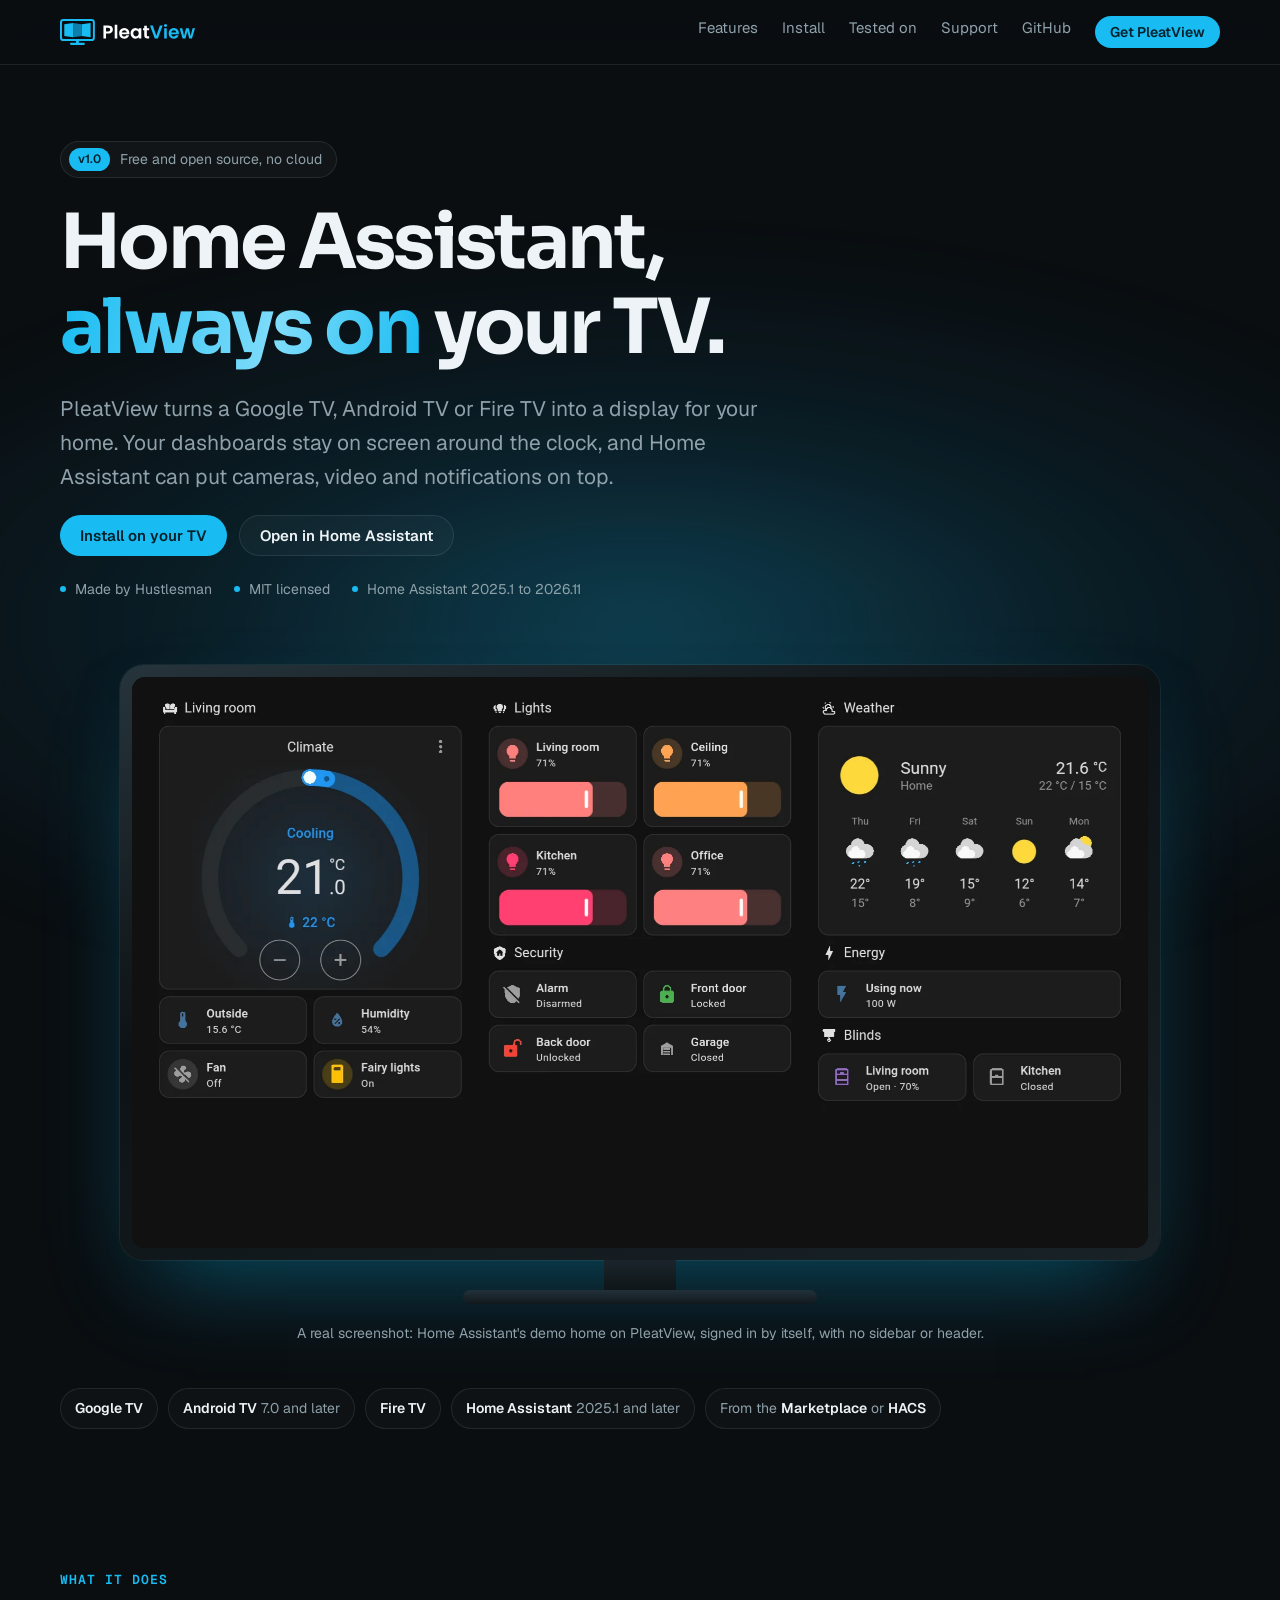
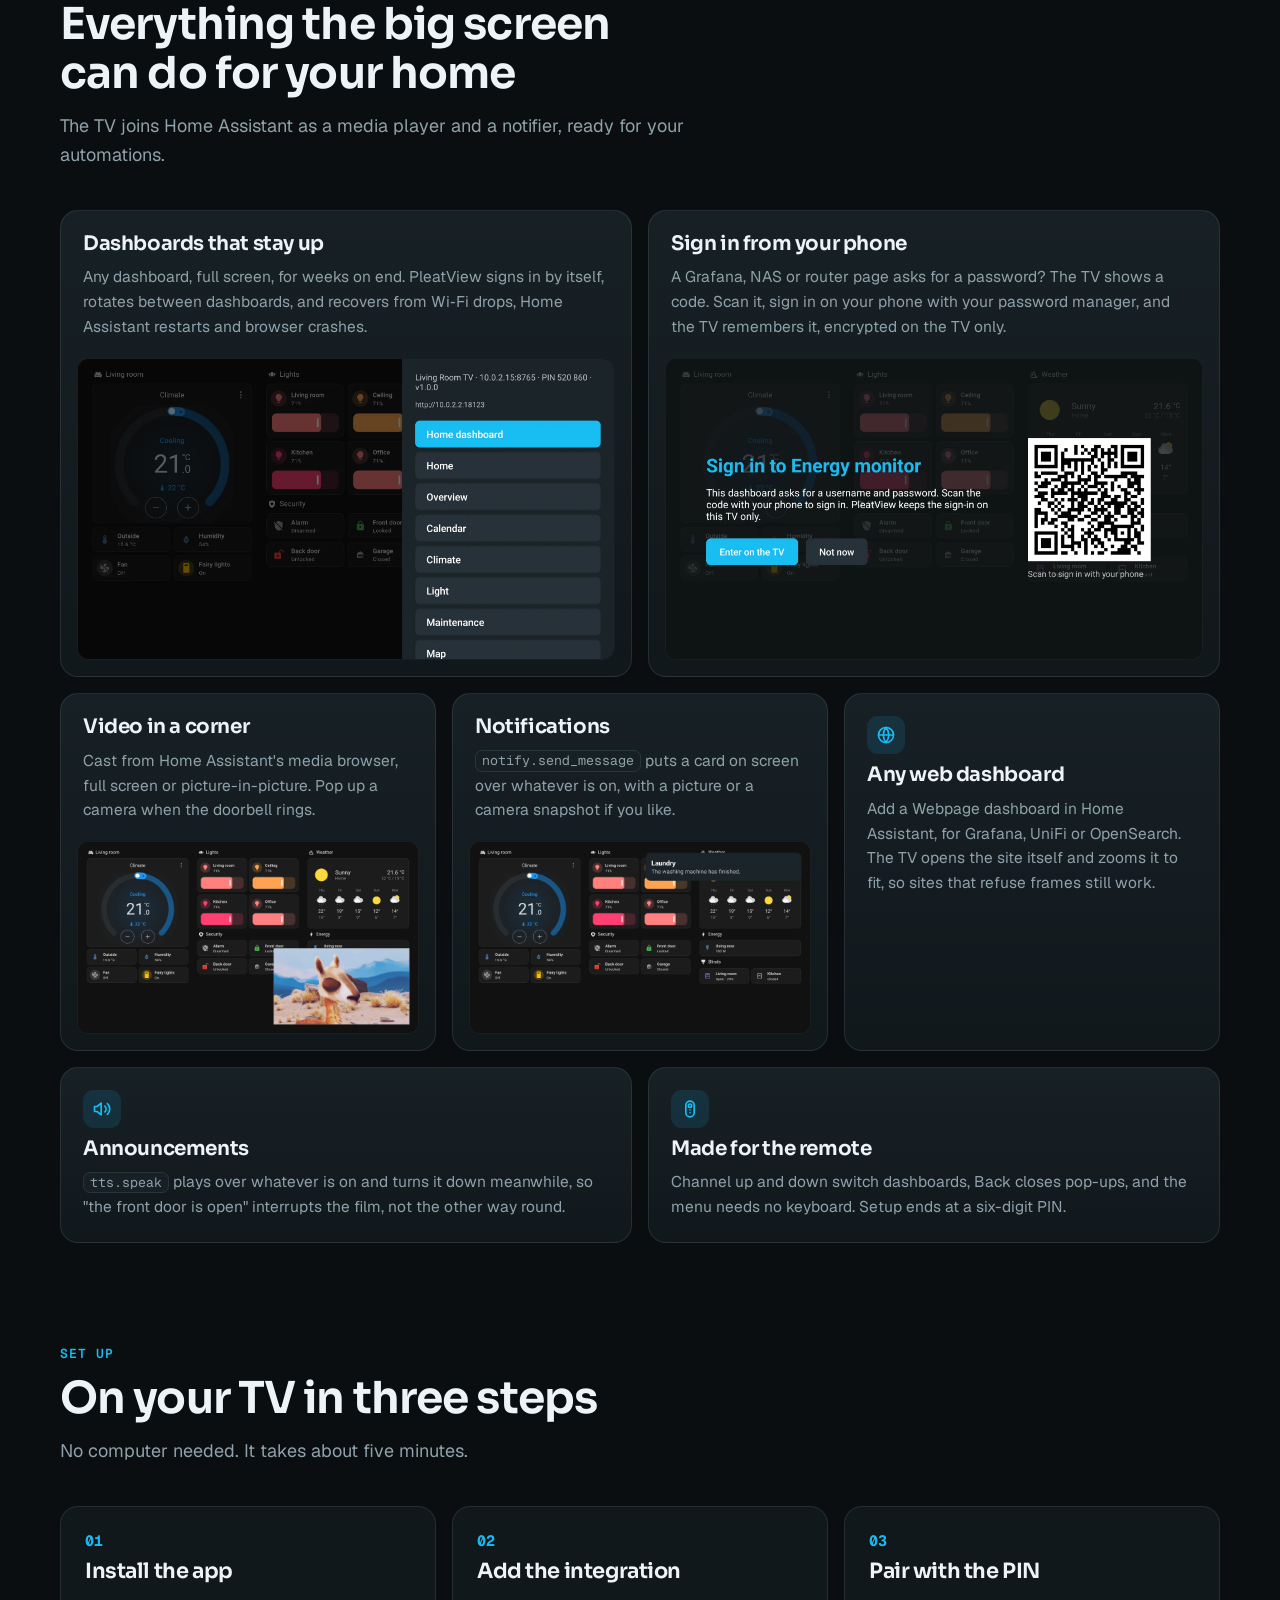
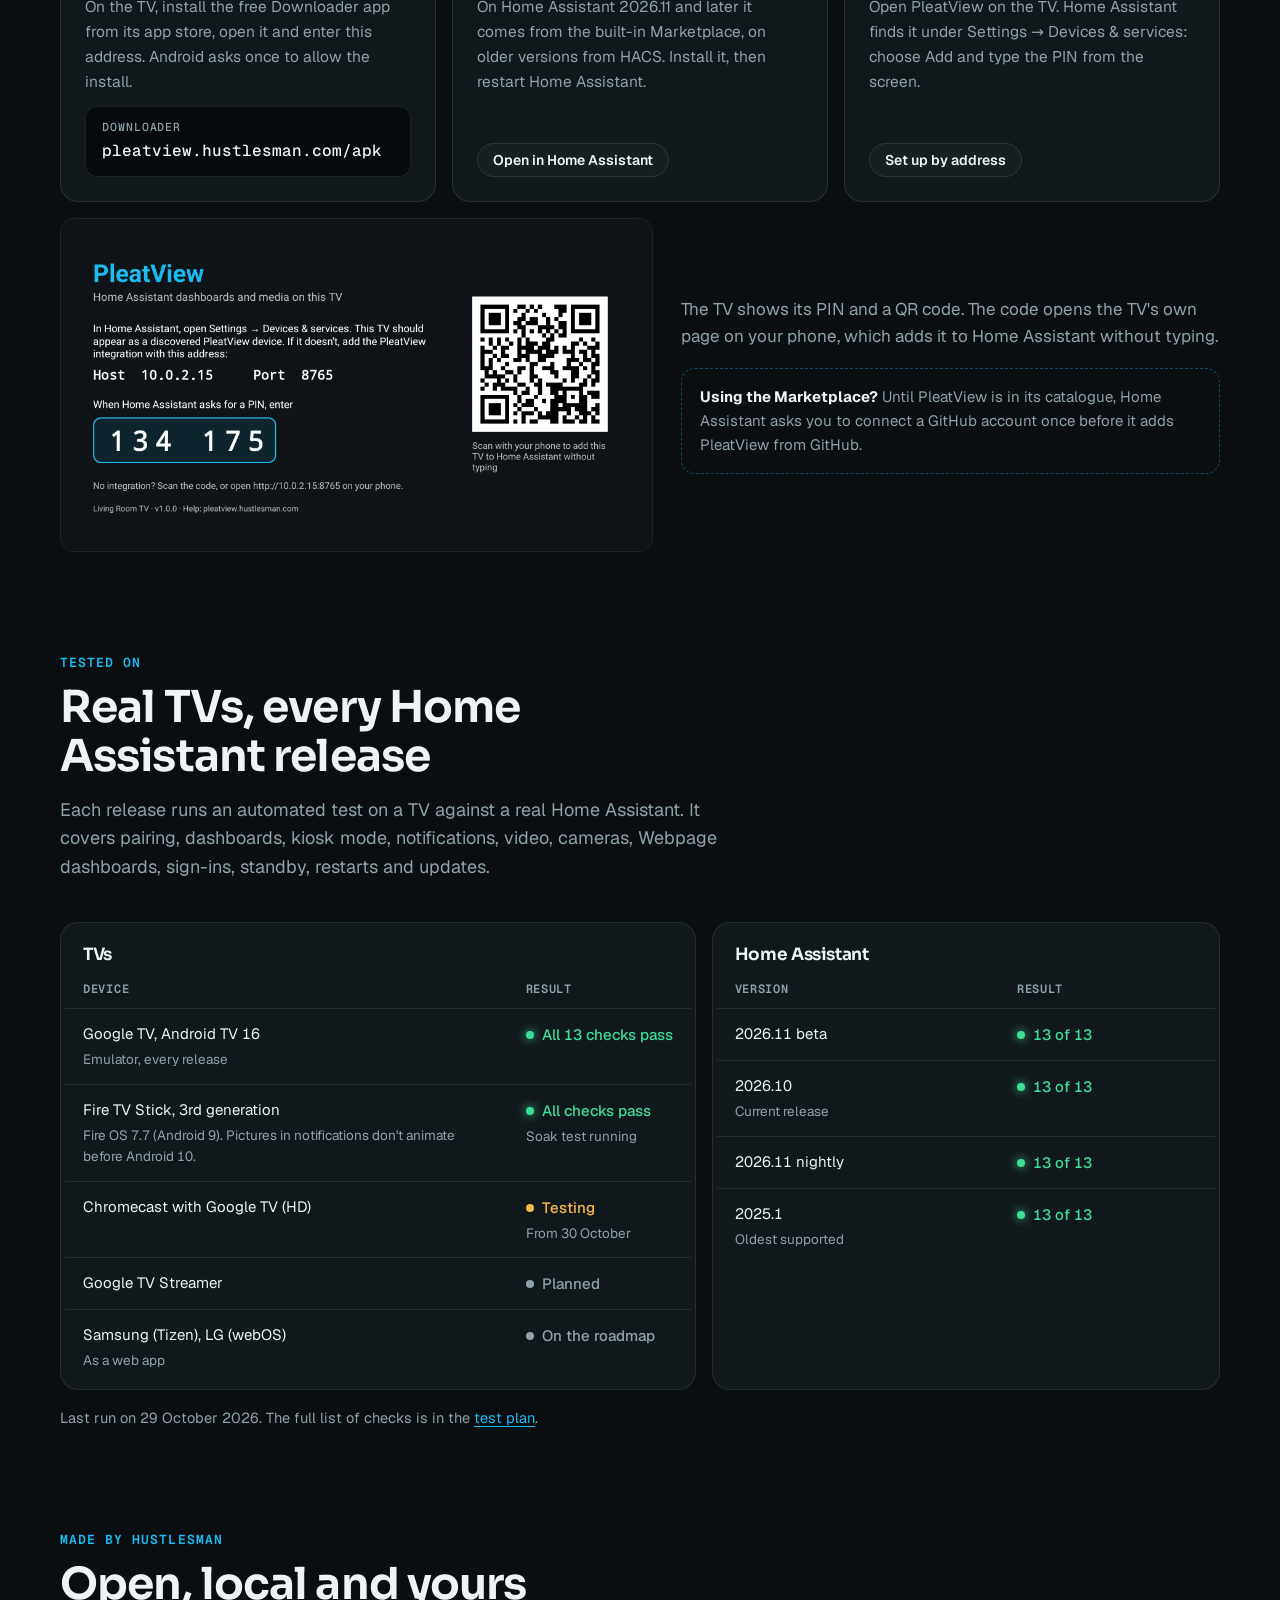
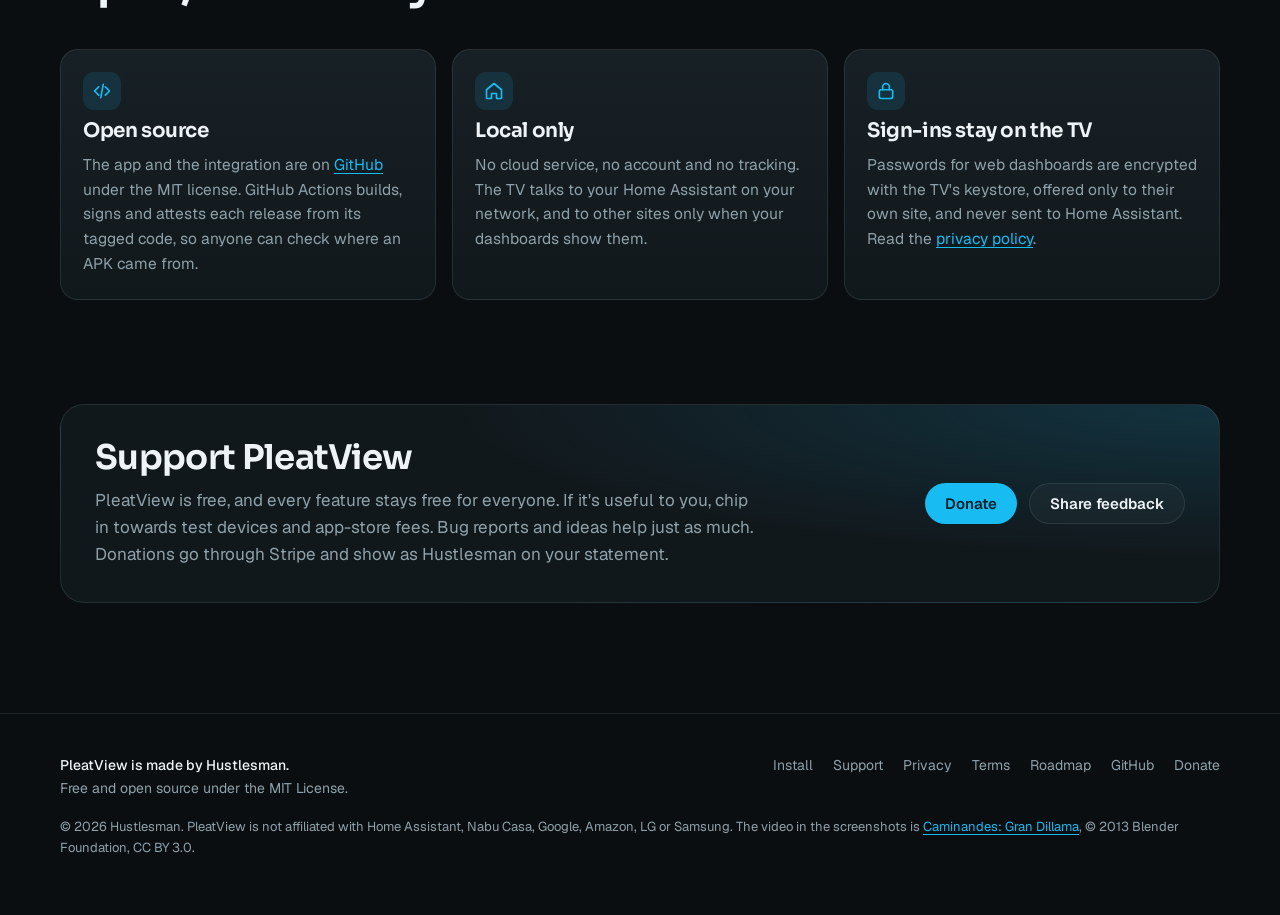
==== commit c8ce1367: "Hustlesman owns PleatView: new repository address, owners and release attestations The repository mo" ====
--- a/site/index.html
+++ b/site/index.html
@@ -29,7 +29,7 @@
       <a href="#install">Install</a>
       <a href="#tested">Tested on</a>
       <a href="support.html">Support</a>
-      <a href="https://github.com/FleRoYs/pleatview">GitHub</a>
+      <a href="https://github.com/Hustlesman/pleatview">GitHub</a>
       <a class="button primary small" href="#install">Get PleatView</a>
     </nav>
   </div>
@@ -44,7 +44,7 @@
         <p class="lead">PleatView turns a Google TV, Android TV or Fire TV into a display for your home. Your dashboards stay on screen around the clock, and Home Assistant can put cameras, video and notifications on top.</p>
         <div class="actions">
           <a class="button primary" href="#install">Install on your TV</a>
-          <a class="button quiet" href="https://my.home-assistant.io/redirect/hacs_repository/?owner=FleRoYs&amp;repository=pleatview&amp;category=integration">Open in Home Assistant</a>
+          <a class="button quiet" href="https://my.home-assistant.io/redirect/hacs_repository/?owner=Hustlesman&amp;repository=pleatview&amp;category=integration">Open in Home Assistant</a>
         </div>
         <p class="facts"><span>Made by Hustlesman</span><span>MIT licensed</span><span>Home Assistant 2025.1 to 2026.11</span></p>
       </div>
@@ -133,7 +133,7 @@
         <div class="step">
           <h3>Add the integration</h3>
           <p>On Home Assistant 2026.11 and later it comes from the built-in Marketplace, on older versions from HACS. Install it, then restart Home Assistant.</p>
-          <div class="actions"><a class="button quiet small" href="https://my.home-assistant.io/redirect/hacs_repository/?owner=FleRoYs&amp;repository=pleatview&amp;category=integration">Open in Home Assistant</a></div>
+          <div class="actions"><a class="button quiet small" href="https://my.home-assistant.io/redirect/hacs_repository/?owner=Hustlesman&amp;repository=pleatview&amp;category=integration">Open in Home Assistant</a></div>
         </div>
         <div class="step">
           <h3>Pair with the PIN</h3>
@@ -185,7 +185,7 @@
           </table>
         </div>
       </div>
-      <p class="matrix-foot">Last run on 29 October 2026. The full list of checks is in the <a href="https://github.com/FleRoYs/pleatview/blob/main/docs/test-plan.md">test plan</a>.</p>
+      <p class="matrix-foot">Last run on 29 October 2026. The full list of checks is in the <a href="https://github.com/Hustlesman/pleatview/blob/main/docs/test-plan.md">test plan</a>.</p>
     </div>
   </section>
 
@@ -199,7 +199,7 @@
         <article class="feature">
           <span class="icon" aria-hidden="true"><svg viewBox="0 0 24 24" fill="none" stroke="currentColor" stroke-width="2" stroke-linecap="round" stroke-linejoin="round"><path d="m8 7-5 5 5 5M16 7l5 5-5 5M13.5 4l-3 16"/></svg></span>
           <h3>Open source</h3>
-          <p>The app and the integration are on <a href="https://github.com/FleRoYs/pleatview">GitHub</a> under the MIT license. GitHub Actions builds and signs each release from its tagged code.</p>
+          <p>The app and the integration are on <a href="https://github.com/Hustlesman/pleatview">GitHub</a> under the MIT license. GitHub Actions builds, signs and attests each release from its tagged code, so anyone can check where an APK came from.</p>
         </article>
         <article class="feature">
           <span class="icon" aria-hidden="true"><svg viewBox="0 0 24 24" fill="none" stroke="currentColor" stroke-width="2" stroke-linecap="round" stroke-linejoin="round"><path d="M3 10.5 12 3l9 7.5V20a1 1 0 0 1-1 1h-5v-6h-6v6H4a1 1 0 0 1-1-1z"/></svg></span>
@@ -224,7 +224,7 @@
         </div>
         <div class="actions">
           <a class="button primary" href="https://donate.stripe.com/cNifZg4Wudug46O4X38Ra00">Donate</a>
-          <a class="button quiet" href="https://github.com/FleRoYs/pleatview/issues">Share feedback</a>
+          <a class="button quiet" href="https://github.com/Hustlesman/pleatview/issues">Share feedback</a>
         </div>
       </div>
     </div>
@@ -242,8 +242,8 @@
       <a href="support.html">Support</a>
       <a href="privacy.html">Privacy</a>
       <a href="terms.html">Terms</a>
-      <a href="https://github.com/FleRoYs/pleatview/blob/main/ROADMAP.md">Roadmap</a>
-      <a href="https://github.com/FleRoYs/pleatview">GitHub</a>
+      <a href="https://github.com/Hustlesman/pleatview/blob/main/ROADMAP.md">Roadmap</a>
+      <a href="https://github.com/Hustlesman/pleatview">GitHub</a>
       <a href="https://donate.stripe.com/cNifZg4Wudug46O4X38Ra00">Donate</a>
     </nav>
     <p class="fine">© 2026 Hustlesman. PleatView is not affiliated with Home Assistant, Nabu Casa, Google, Amazon, LG or Samsung. The video in the screenshots is <a href="https://caminandes.com">Caminandes: Gran Dillama</a>, © 2013 Blender Foundation, CC BY 3.0.</p>
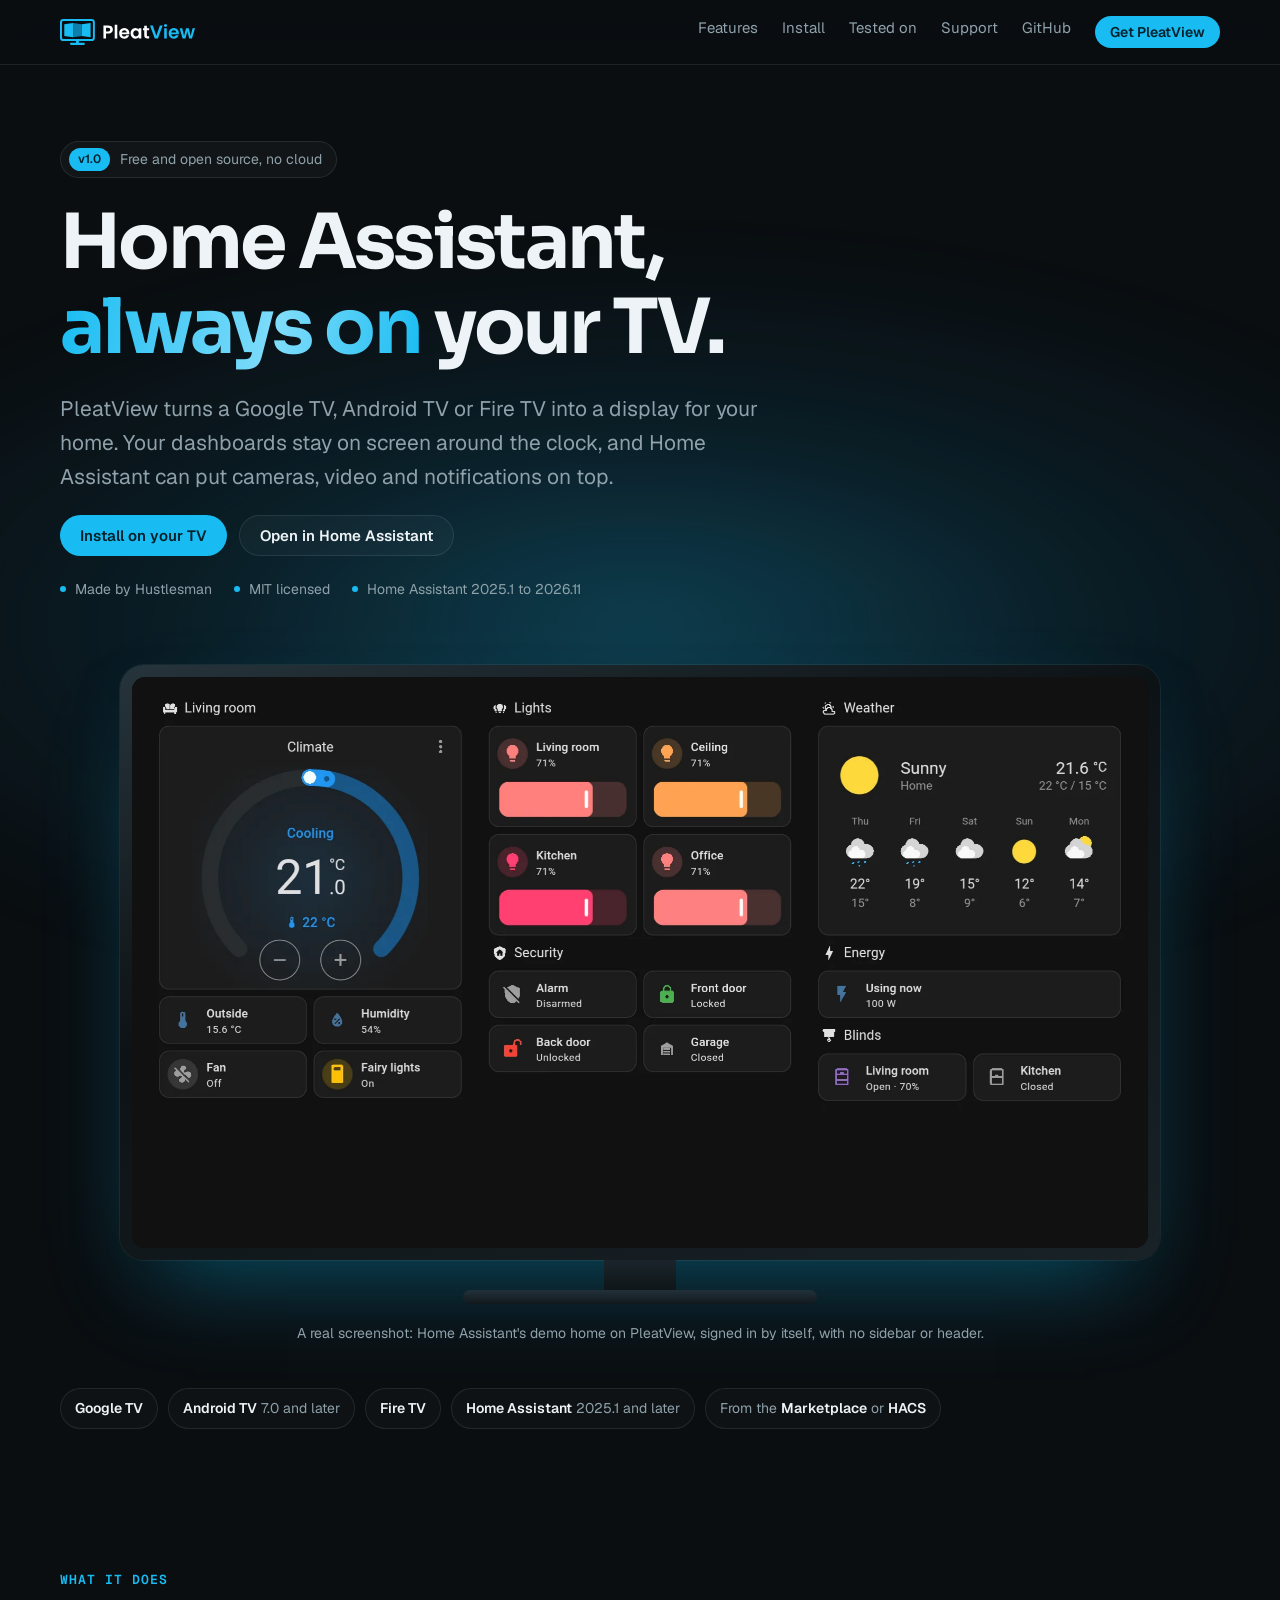
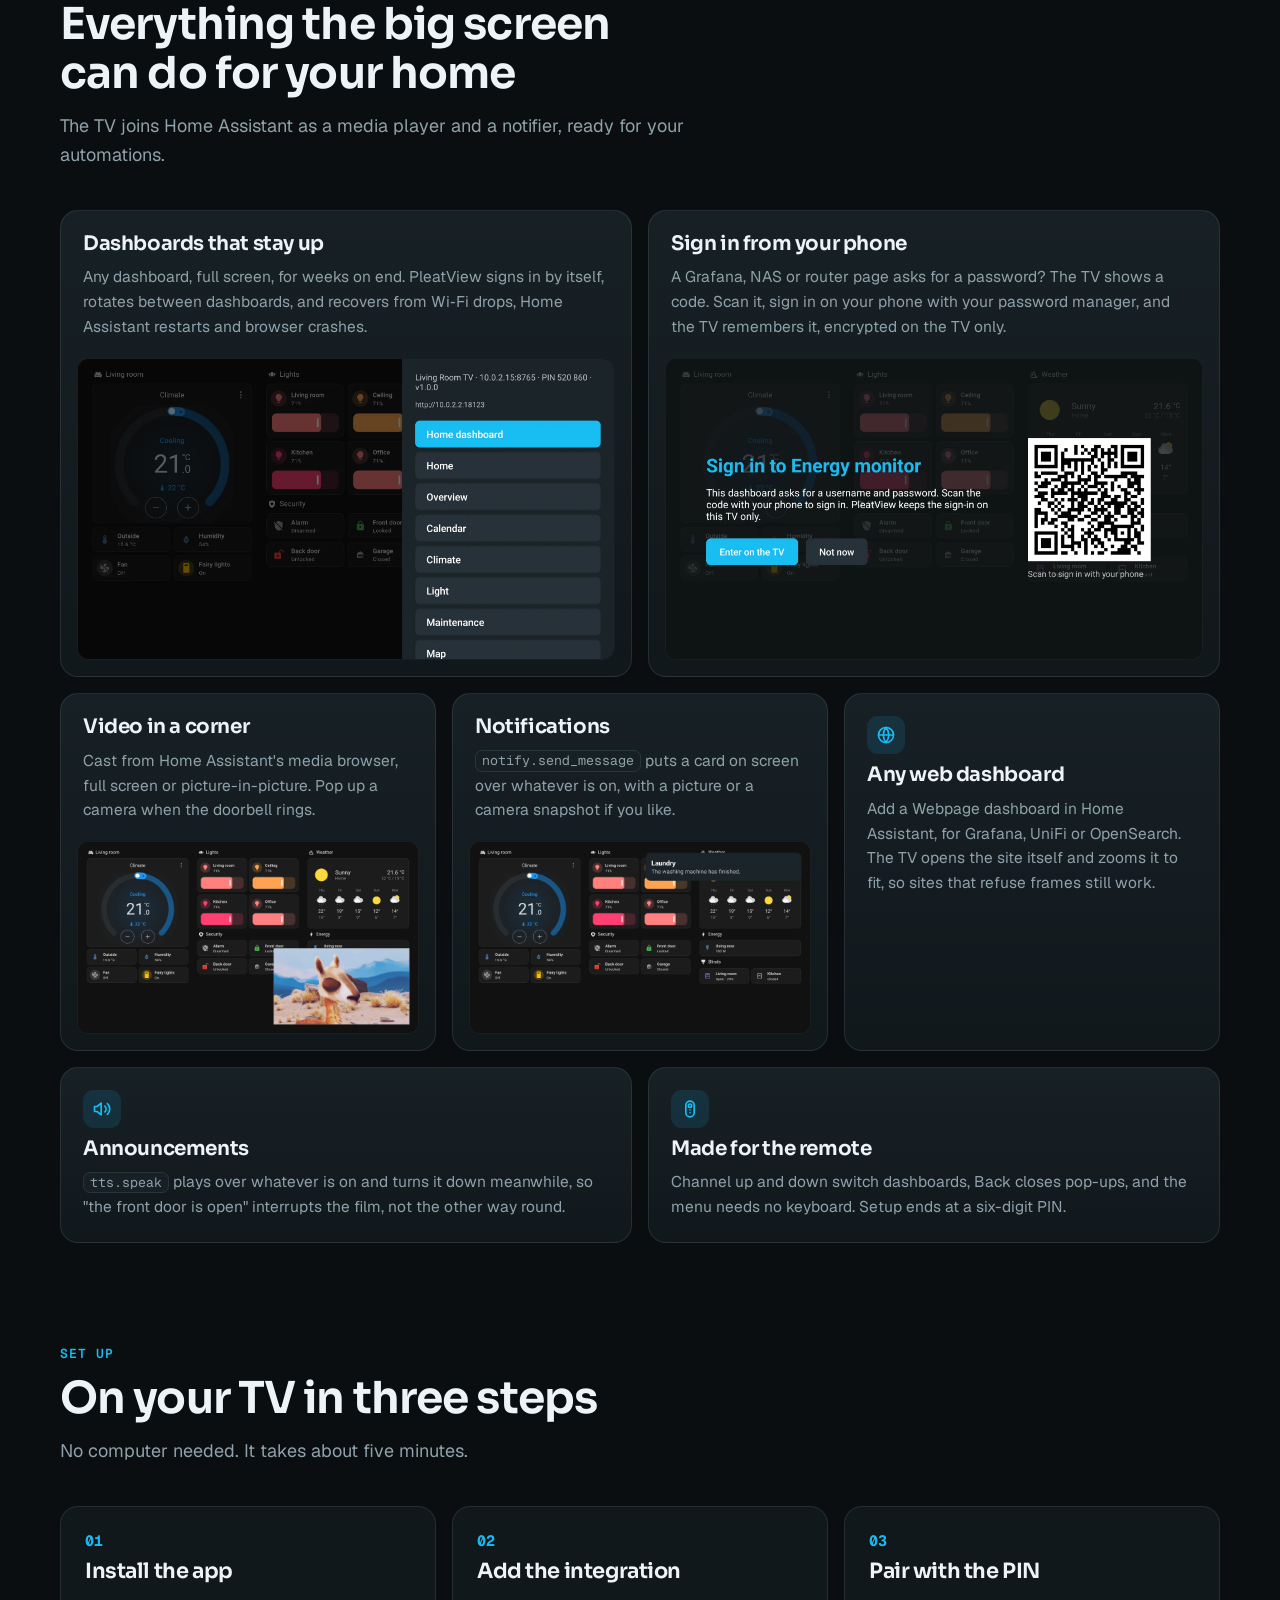
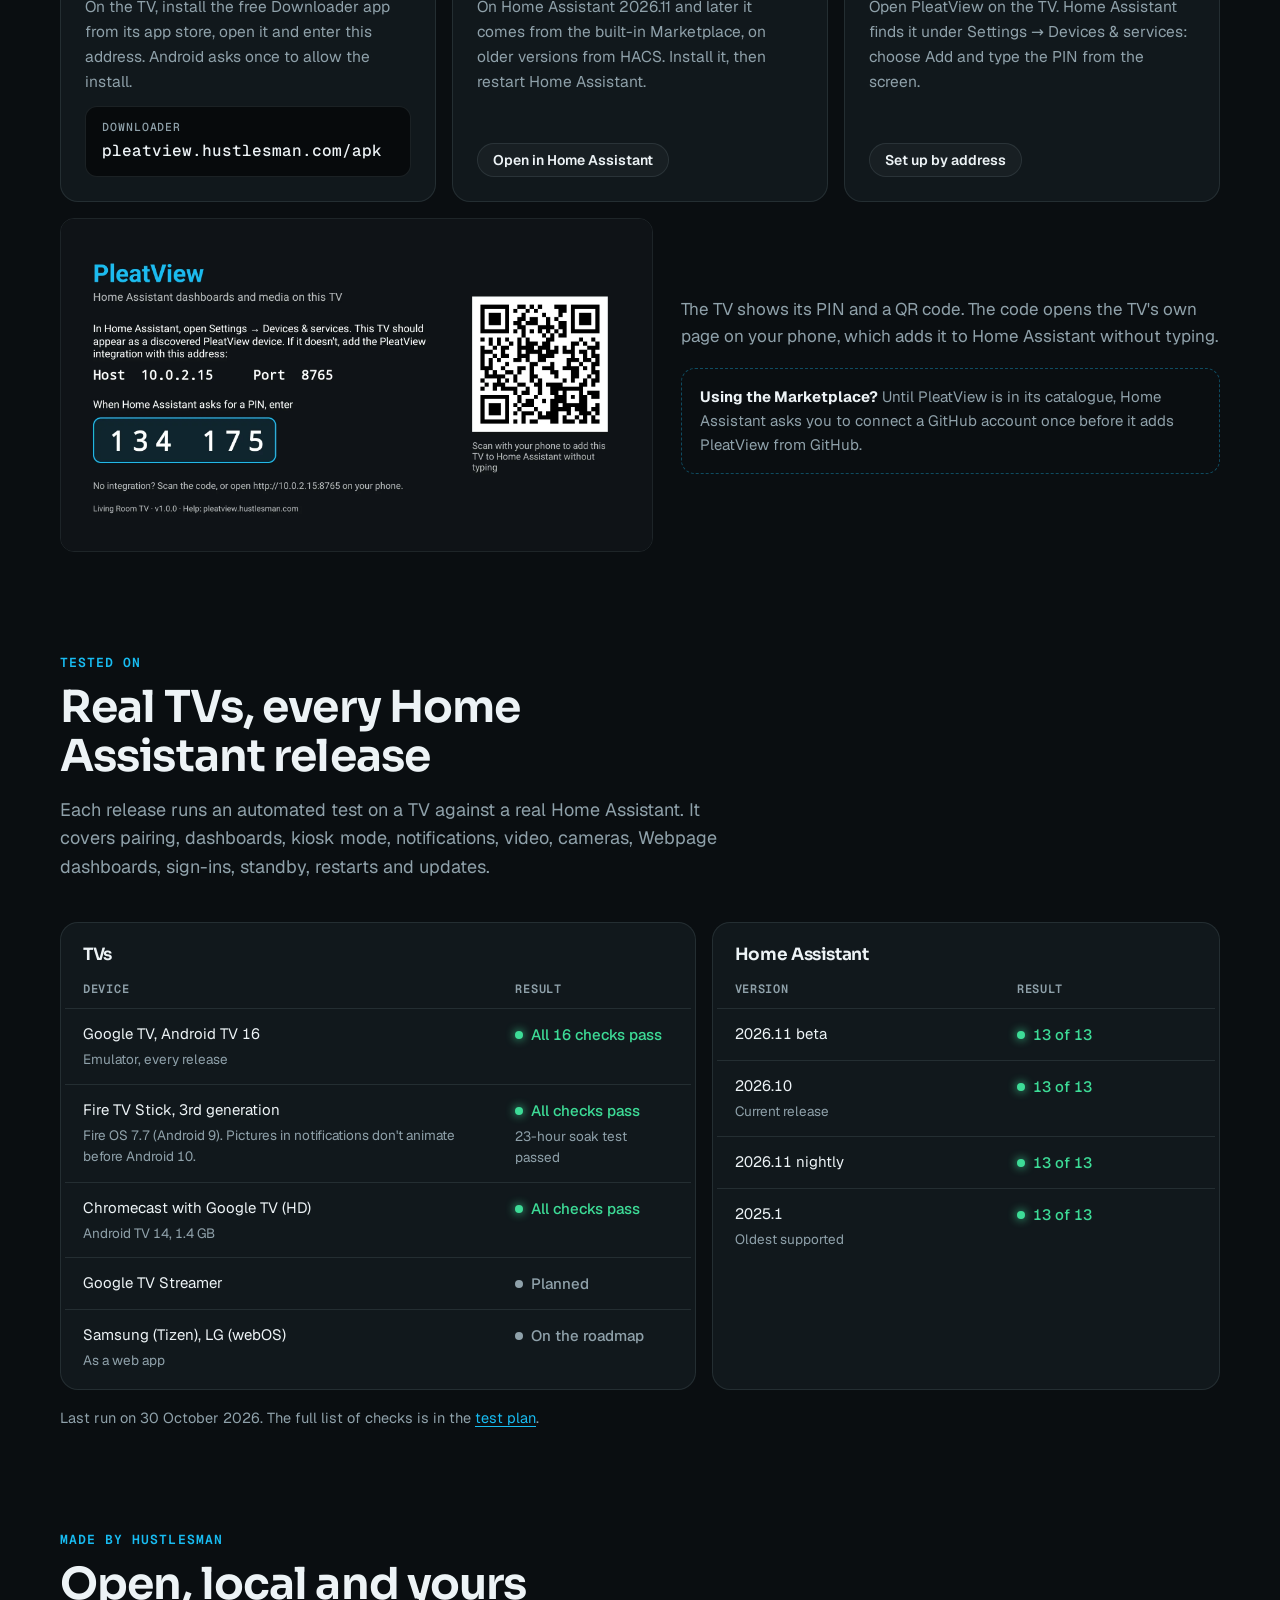
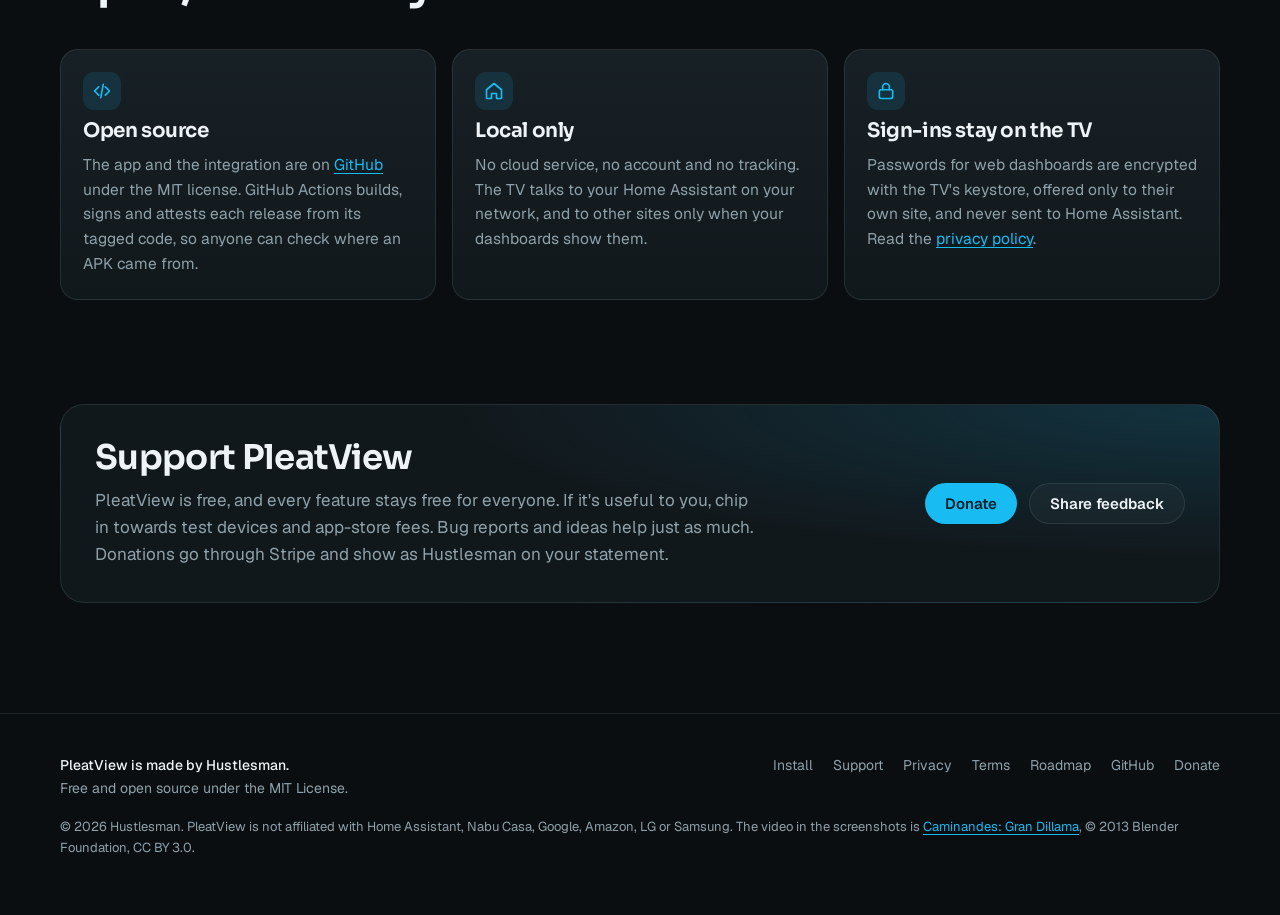
==== commit bd08944a: "Chromecast HD passes every automated check; the end-to-end run uses its own TV On a Home Assistant w" ====
--- a/site/index.html
+++ b/site/index.html
@@ -164,9 +164,9 @@
           <table>
             <thead><tr><th>Device</th><th>Result</th></tr></thead>
             <tbody>
-              <tr><td>Google TV, Android TV 16<small>Emulator, every release</small></td><td><span class="state pass">All 13 checks pass</span></td></tr>
-              <tr><td>Fire TV Stick, 3rd generation<small>Fire OS 7.7 (Android 9). Pictures in notifications don't animate before Android 10.</small></td><td><span class="state pass">All checks pass</span><small>Soak test running</small></td></tr>
-              <tr><td>Chromecast with Google TV (HD)</td><td><span class="state testing">Testing</span><small>From 30 October</small></td></tr>
+              <tr><td>Google TV, Android TV 16<small>Emulator, every release</small></td><td><span class="state pass">All 16 checks pass</span></td></tr>
+              <tr><td>Fire TV Stick, 3rd generation<small>Fire OS 7.7 (Android 9). Pictures in notifications don't animate before Android 10.</small></td><td><span class="state pass">All checks pass</span><small>23-hour soak test passed</small></td></tr>
+              <tr><td>Chromecast with Google TV (HD)<small>Android TV 14, 1.4 GB</small></td><td><span class="state pass">All checks pass</span></td></tr>
               <tr><td>Google TV Streamer</td><td><span class="state planned">Planned</span></td></tr>
               <tr><td>Samsung (Tizen), LG (webOS)<small>As a web app</small></td><td><span class="state planned">On the roadmap</span></td></tr>
             </tbody>
@@ -185,7 +185,7 @@
           </table>
         </div>
       </div>
-      <p class="matrix-foot">Last run on 29 October 2026. The full list of checks is in the <a href="https://github.com/Hustlesman/pleatview/blob/main/docs/test-plan.md">test plan</a>.</p>
+      <p class="matrix-foot">Last run on 30 October 2026. The full list of checks is in the <a href="https://github.com/Hustlesman/pleatview/blob/main/docs/test-plan.md">test plan</a>.</p>
     </div>
   </section>
 
